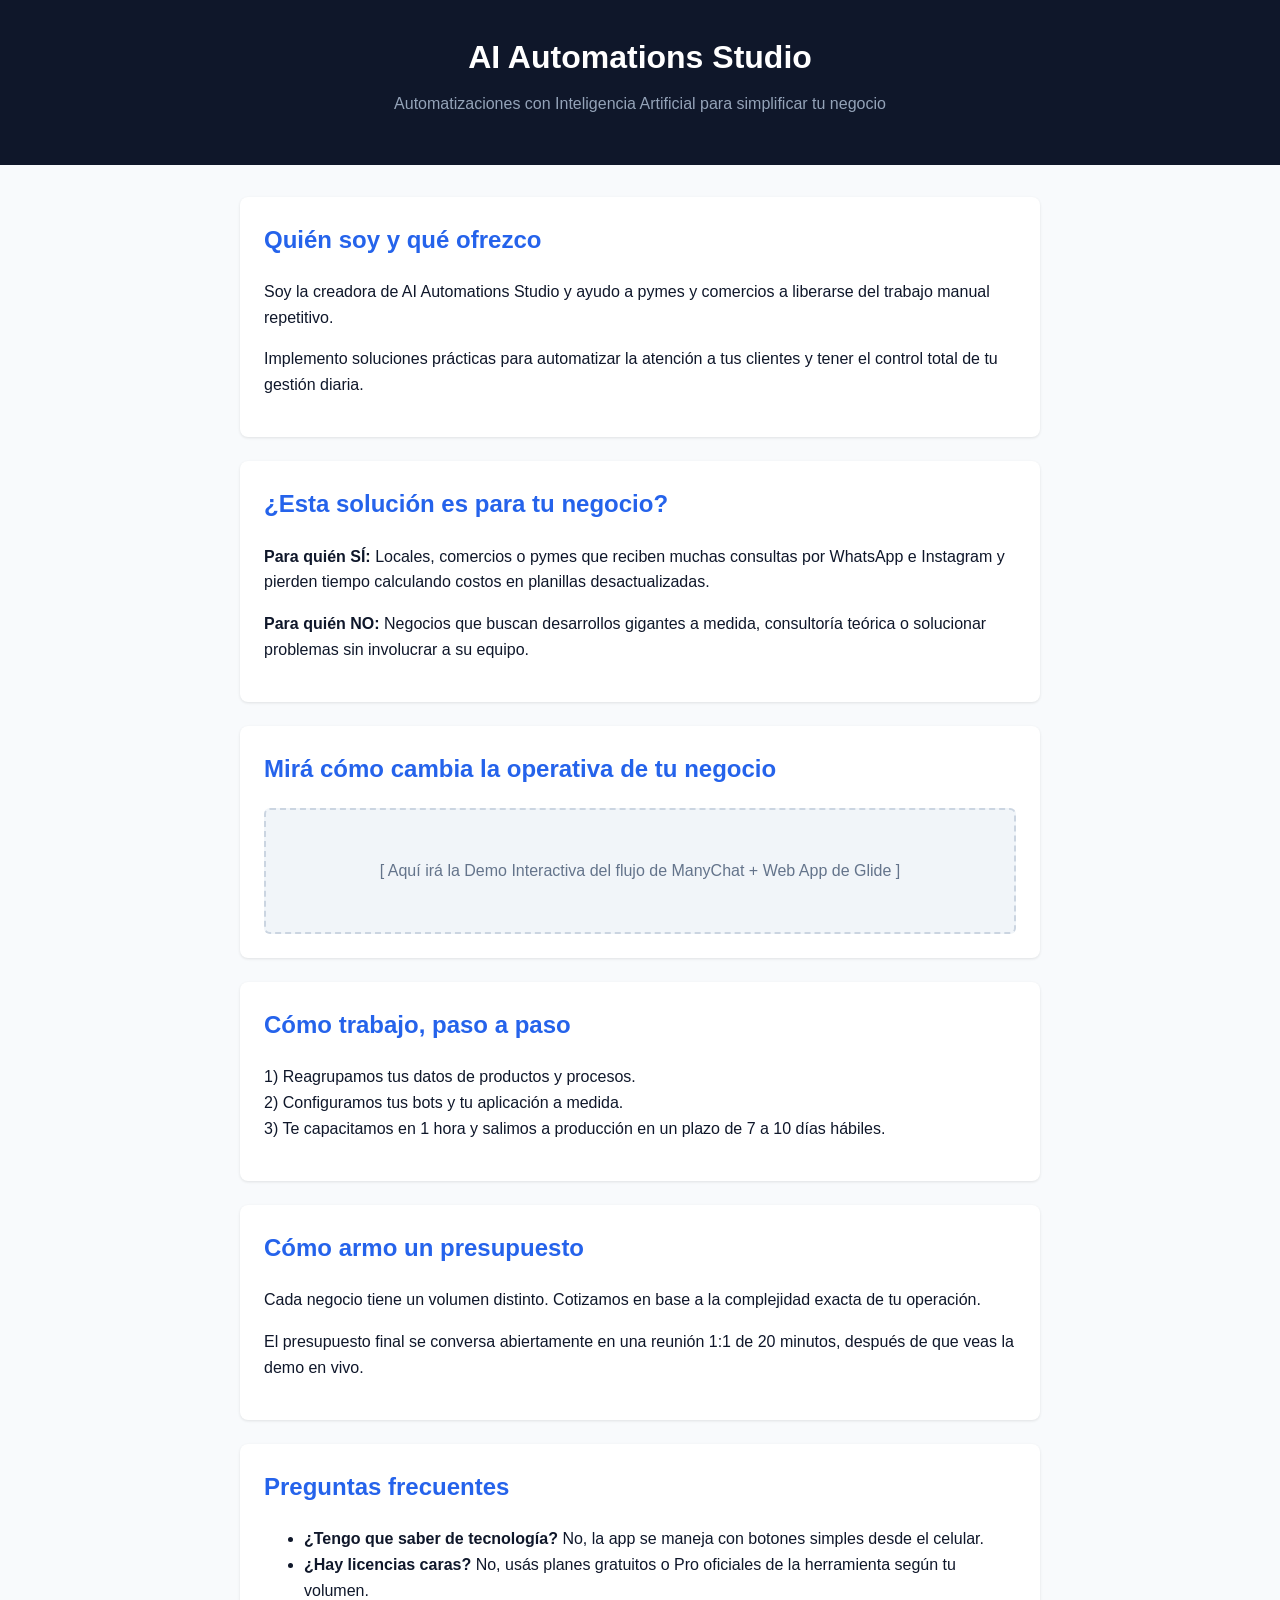
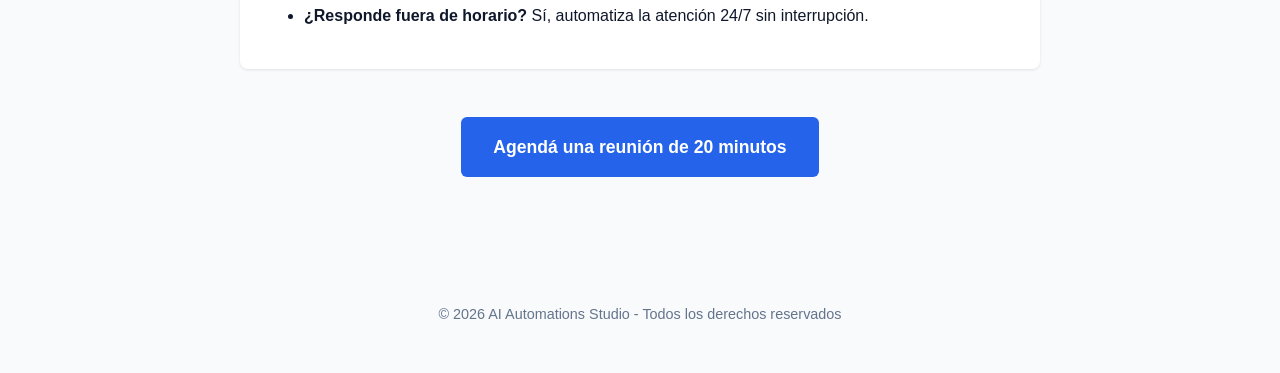
==== presentacion.html @ af0f66d4 "Rename gemini-code-1788595966332.html to presentacion.html" ====
<!DOCTYPE html>
<html lang="es">
<head>
    <meta charset="UTF-8">
    <meta name="viewport" content="width=device-width, initial-scale=1.0">
    <title>AI Automations Studio</title>
    <style>
        /* Estilos base simples y profesionales */
        body {
            font-family: -apple-system, BlinkMacSystemFont, "Segoe UI", Roboto, Helvetica, Arial, sans-serif;
            margin: 0;
            padding: 0;
            background-color: #f8fafc;
            color: #0f172a;
            line-height: 1.6;
        }
        header {
            background-color: #0f172a;
            color: #ffffff;
            padding: 2rem 1rem;
            text-align: center;
        }
        header h1 { margin: 0; font-size: 2rem; }
        header p { color: #94a3b8; margin-top: 0.5rem; }
        
        main {
            max-width: 800px;
            margin: 0 auto;
            padding: 2rem 1rem;
        }
        section {
            background: #ffffff;
            border-radius: 8px;
            padding: 1.5rem;
            margin-bottom: 1.5rem;
            box-shadow: 0 1px 3px rgba(0,0,0,0.1);
        }
        h2 { color: #2563eb; margin-top: 0; }
        .demo-box {
            background-color: #f1f5f9;
            border: 2px dashed #cbd5e1;
            padding: 2rem;
            text-align: center;
            border-radius: 6px;
            color: #64748b;
        }
        .cta-container {
            text-align: center;
            margin: 3rem 0;
        }
        .btn-cta {
            background-color: #2563eb;
            color: #ffffff;
            padding: 1rem 2rem;
            font-size: 1.1rem;
            font-weight: bold;
            border: none;
            border-radius: 6px;
            cursor: pointer;
            text-decoration: none;
            display: inline-block;
        }
        .btn-cta:hover { background-color: #1d4ed8; }
        footer {
            text-align: center;
            padding: 2rem;
            color: #64748b;
            font-size: 0.9rem;
        }
    </style>
</head>
<body>

    <header>
        <h1>AI Automations Studio</h1>
        <p>Automatizaciones con Inteligencia Artificial para simplificar tu negocio</p>
    </header>

    <main>
        <!-- Sección 1: Quién soy y qué ofrezco -->
        <section id="quien-soy">
            <h2>Quién soy y qué ofrezco</h2>
            <p>Soy la creadora de AI Automations Studio y ayudo a pymes y comercios a liberarse del trabajo manual repetitivo.</p>
            <p>Implemento soluciones prácticas para automatizar la atención a tus clientes y tener el control total de tu gestión diaria.</p>
        </section>

        <!-- Sección 2: Para quién sí / Para quién no -->
        <section id="para-quien">
            <h2>¿Esta solución es para tu negocio?</h2>
            <p><strong>Para quién SÍ:</strong> Locales, comercios o pymes que reciben muchas consultas por WhatsApp e Instagram y pierden tiempo calculando costos en planillas desactualizadas.</p>
            <p><strong>Para quién NO:</strong> Negocios que buscan desarrollos gigantes a medida, consultoría teórica o solucionar problemas sin involucrar a su equipo.</p>
        </section>

        <!-- Sección 3: Demo (Antes y Después) -->
        <section id="demo">
            <h2>Mirá cómo cambia la operativa de tu negocio</h2>
            <div class="demo-box">
                <p>[ Aquí irá la Demo Interactiva del flujo de ManyChat + Web App de Glide ]</p>
            </div>
        </section>

        <!-- Sección 4: Cómo trabajo -->
        <section id="como-trabajo">
            <h2>Cómo trabajo, paso a paso</h2>
            <p>1) Reagrupamos tus datos de productos y procesos.<br>
               2) Configuramos tus bots y tu aplicación a medida.<br>
               3) Te capacitamos en 1 hora y salimos a producción en un plazo de 7 a 10 días hábiles.</p>
        </section>

        <!-- Sección 5: Cómo armo un presupuesto -->
        <section id="presupuesto">
            <h2>Cómo armo un presupuesto</h2>
            <p>Cada negocio tiene un volumen distinto. Cotizamos en base a la complejidad exacta de tu operación.</p>
            <p>El presupuesto final se conversa abiertamente en una reunión 1:1 de 20 minutos, después de que veas la demo en vivo.</p>
        </section>

        <!-- Sección 6: Preguntas frecuentes -->
        <section id="faq">
            <h2>Preguntas frecuentes</h2>
            <ul>
                <li><strong>¿Tengo que saber de tecnología?</strong> No, la app se maneja con botones simples desde el celular.</li>
                <li><strong>¿Hay licencias caras?</strong> No, usás planes gratuitos o Pro oficiales de la herramienta según tu volumen.</li>
                <li><strong>¿Responde fuera de horario?</strong> Sí, automatiza la atención 24/7 sin interrupción.</li>
            </ul>
        </section>

        <!-- Sección 7: CTA / Botón de Agendamiento -->
        <div class="cta-container">
            <a href="#" class="btn-cta">Agendá una reunión de 20 minutos</a>
        </div>
    </main>

    <footer>
        <p>&copy; 2026 AI Automations Studio - Todos los derechos reservados</p>
    </footer>

</body>
</html>
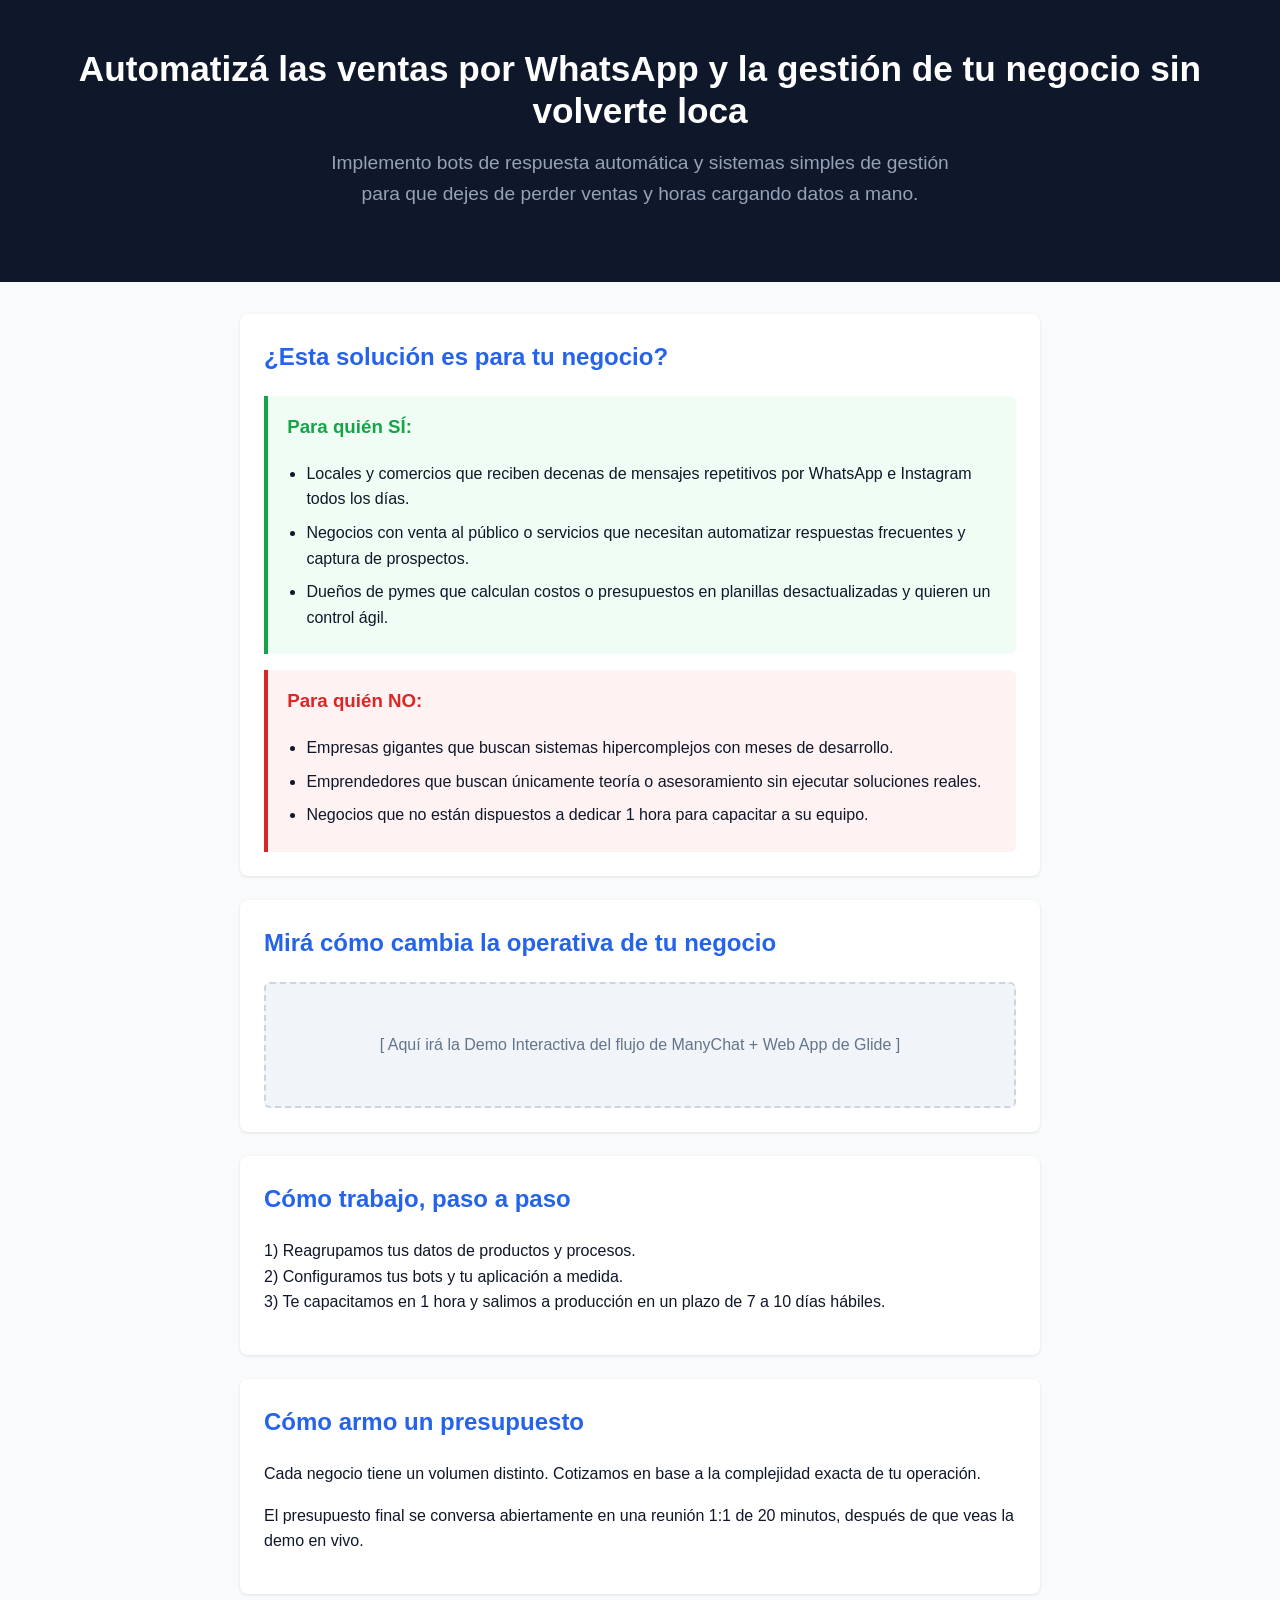
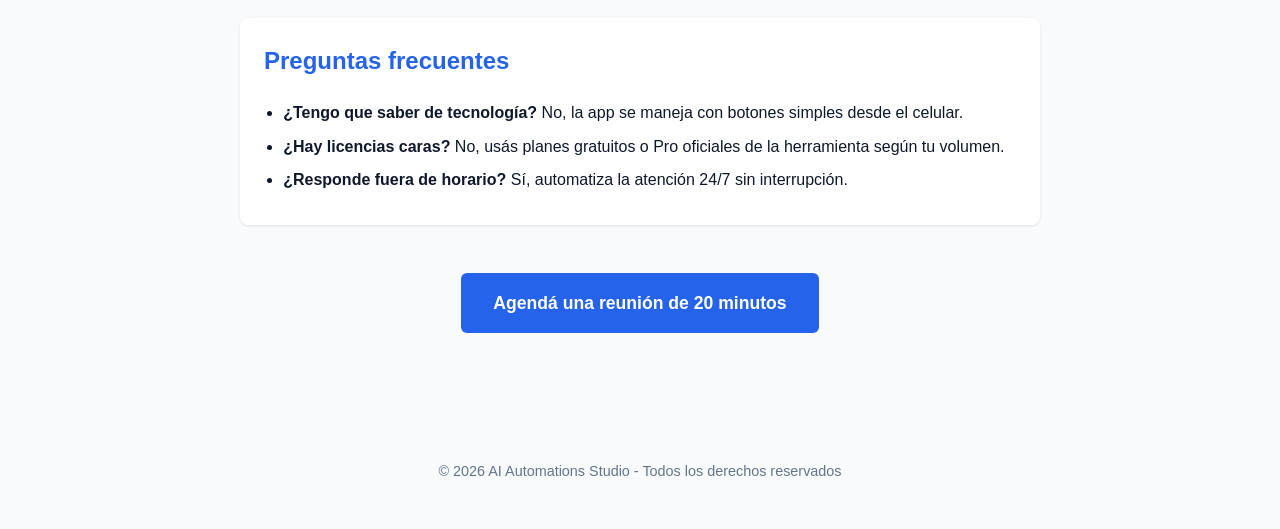
==== commit 0d6bf01c: "presentacion.html" ====
--- a/presentacion.html
+++ b/presentacion.html
@@ -17,12 +17,20 @@
         header {
             background-color: #0f172a;
             color: #ffffff;
-            padding: 2rem 1rem;
+            padding: 3rem 1.5rem;
             text-align: center;
         }
-        header h1 { margin: 0; font-size: 2rem; }
-        header p { color: #94a3b8; margin-top: 0.5rem; }
-        
+        header h1 {
+            margin: 0 0 1rem 0;
+            font-size: 2.2rem;
+            line-height: 1.2;
+        }
+        header p.hero-subtitle {
+            color: #94a3b8;
+            font-size: 1.2rem;
+            max-width: 650px;
+            margin: 0 auto 1.5rem auto;
+        }
         main {
             max-width: 800px;
             margin: 0 auto;
@@ -36,6 +44,24 @@
             box-shadow: 0 1px 3px rgba(0,0,0,0.1);
         }
         h2 { color: #2563eb; margin-top: 0; }
+        .grid-si-no {
+            display: block;
+        }
+        .box-si {
+            border-left: 4px solid #16a34a;
+            background-color: #f0fdf4;
+            padding: 1rem 1.2rem;
+            margin-bottom: 1rem;
+            border-radius: 0 6px 6px 0;
+        }
+        .box-no {
+            border-left: 4px solid #dc2626;
+            background-color: #fef2f2;
+            padding: 1rem 1.2rem;
+            border-radius: 0 6px 6px 0;
+        }
+        ul { margin: 0; padding-left: 1.2rem; }
+        li { margin-bottom: 0.5rem; }
         .demo-box {
             background-color: #f1f5f9;
             border: 2px dashed #cbd5e1;
@@ -71,27 +97,37 @@
 </head>
 <body>
 
+    <!-- HERO SECTION (Oferta clara en 8 segundos) -->
     <header>
-        <h1>AI Automations Studio</h1>
-        <p>Automatizaciones con Inteligencia Artificial para simplificar tu negocio</p>
+        <h1>Automatizá las ventas por WhatsApp y la gestión de tu negocio sin volverte loca</h1>
+        <p class="hero-subtitle">Implemento bots de respuesta automática y sistemas simples de gestión para que dejes de perder ventas y horas cargando datos a mano.</p>
     </header>
 
     <main>
-        <!-- Sección 1: Quién soy y qué ofrezco -->
-        <section id="quien-soy">
-            <h2>Quién soy y qué ofrezco</h2>
-            <p>Soy la creadora de AI Automations Studio y ayudo a pymes y comercios a liberarse del trabajo manual repetitivo.</p>
-            <p>Implemento soluciones prácticas para automatizar la atención a tus clientes y tener el control total de tu gestión diaria.</p>
+        <!-- SECCIÓN: Para quién SÍ y Para quién NO -->
+        <section id="para-quien">
+            <h2>¿Esta solución es para tu negocio?</h2>
+            
+            <div class="box-si">
+                <h3 style="color: #16a34a; margin-top: 0;">Para quién SÍ:</h3>
+                <ul>
+                    <li>Locales y comercios que reciben decenas de mensajes repetitivos por WhatsApp e Instagram todos los días.</li>
+                    <li>Negocios con venta al público o servicios que necesitan automatizar respuestas frecuentes y captura de prospectos.</li>
+                    <li>Dueños de pymes que calculan costos o presupuestos en planillas desactualizadas y quieren un control ágil.</li>
+                </ul>
+            </div>
+
+            <div class="box-no">
+                <h3 style="color: #dc2626; margin-top: 0;">Para quién NO:</h3>
+                <ul>
+                    <li>Empresas gigantes que buscan sistemas hipercomplejos con meses de desarrollo.</li>
+                    <li>Emprendedores que buscan únicamente teoría o asesoramiento sin ejecutar soluciones reales.</li>
+                    <li>Negocios que no están dispuestos a dedicar 1 hora para capacitar a su equipo.</li>
+                </ul>
+            </div>
         </section>
 
-        <!-- Sección 2: Para quién sí / Para quién no -->
-        <section id="para-quien">
-            <h2>¿Esta solución es para tu negocio?</h2>
-            <p><strong>Para quién SÍ:</strong> Locales, comercios o pymes que reciben muchas consultas por WhatsApp e Instagram y pierden tiempo calculando costos en planillas desactualizadas.</p>
-            <p><strong>Para quién NO:</strong> Negocios que buscan desarrollos gigantes a medida, consultoría teórica o solucionar problemas sin involucrar a su equipo.</p>
-        </section>
-
-        <!-- Sección 3: Demo (Antes y Después) -->
+        <!-- Sección 3: Demo -->
         <section id="demo">
             <h2>Mirá cómo cambia la operativa de tu negocio</h2>
             <div class="demo-box">
@@ -107,7 +143,7 @@
                3) Te capacitamos en 1 hora y salimos a producción en un plazo de 7 a 10 días hábiles.</p>
         </section>
 
-        <!-- Sección 5: Cómo armo un presupuesto -->
+        <!-- Sección 5: Presupuesto -->
         <section id="presupuesto">
             <h2>Cómo armo un presupuesto</h2>
             <p>Cada negocio tiene un volumen distinto. Cotizamos en base a la complejidad exacta de tu operación.</p>
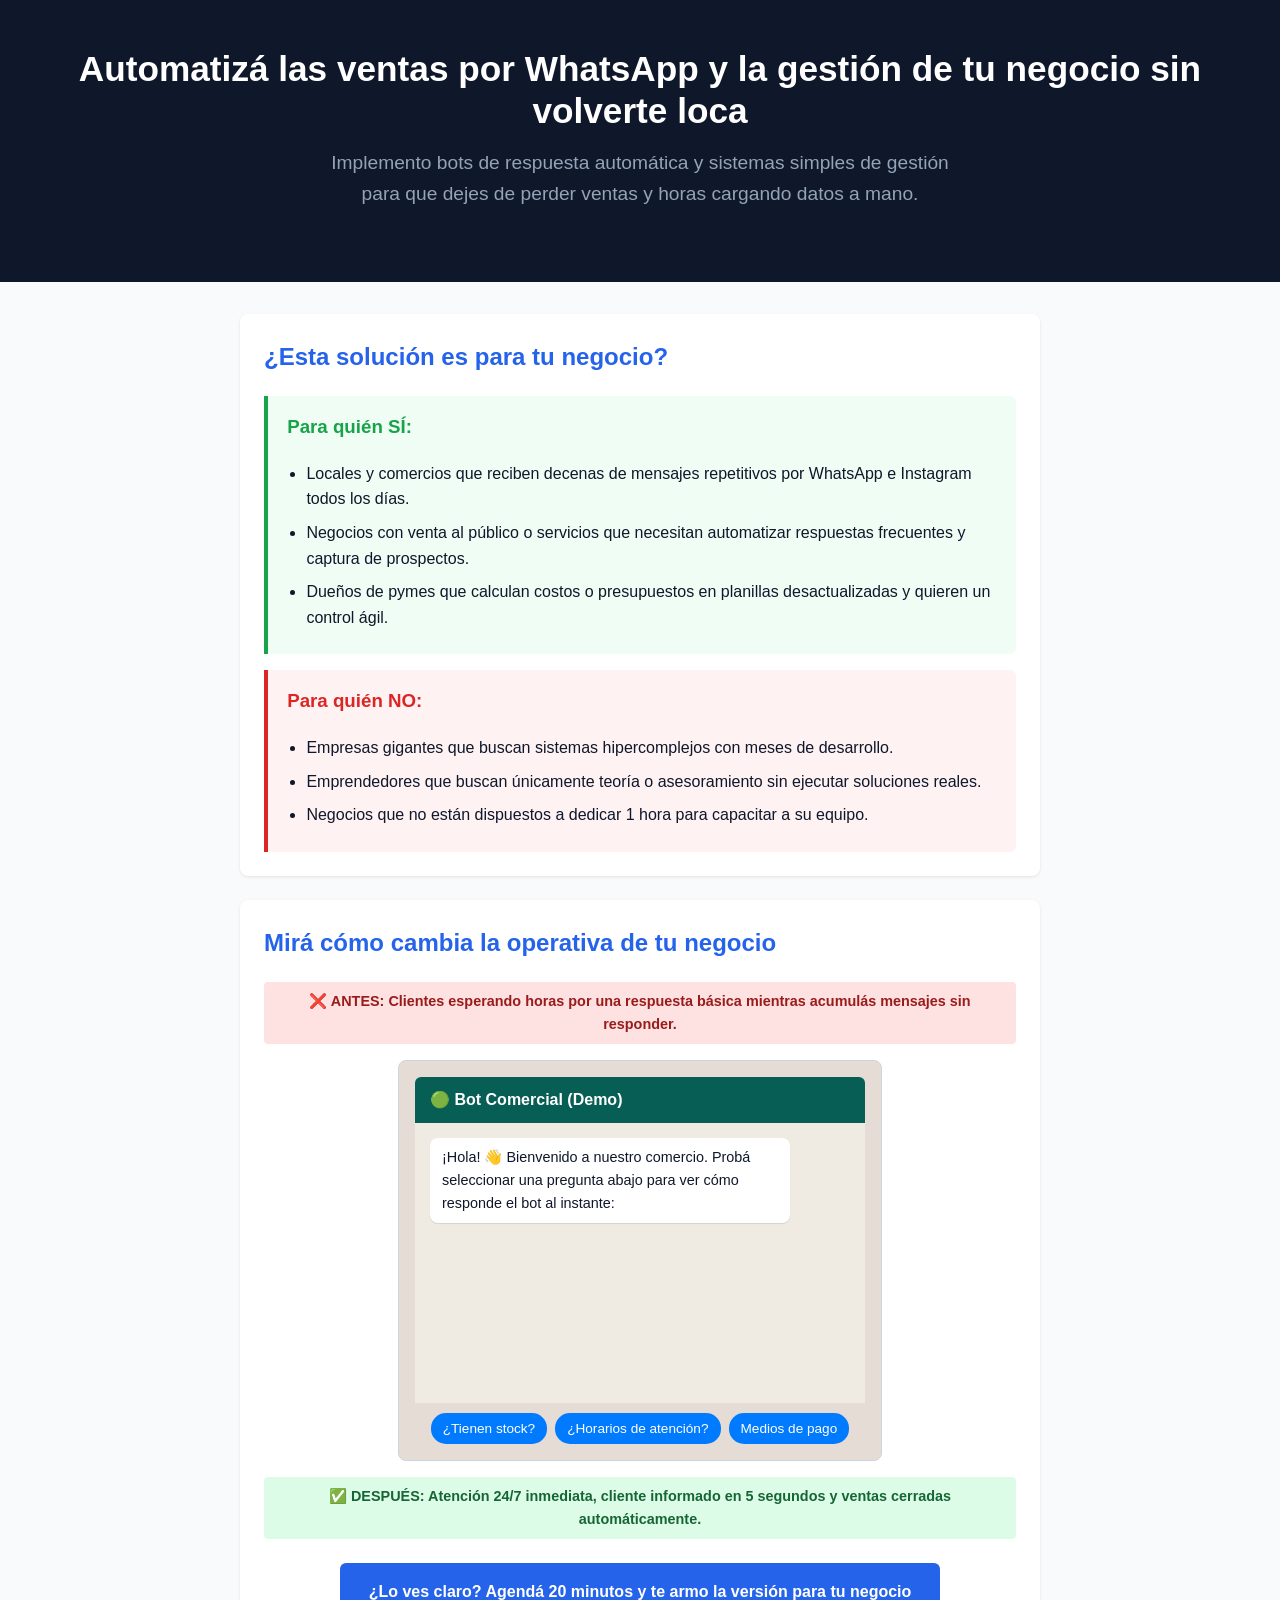
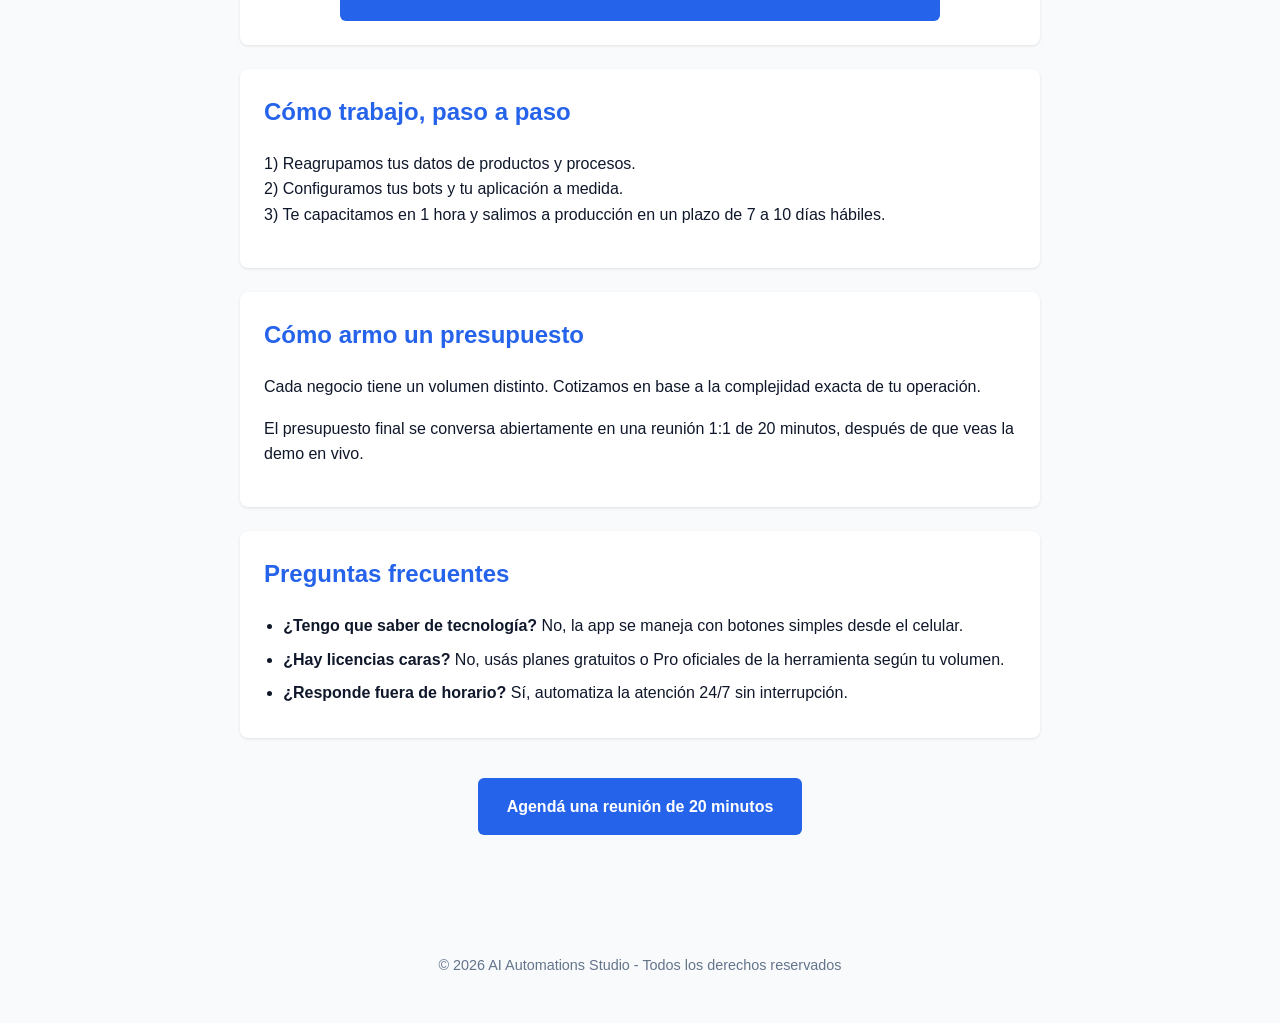
==== commit 3f9bf773: "presentacion.html" ====
--- a/presentacion.html
+++ b/presentacion.html
@@ -3,9 +3,8 @@
 <head>
     <meta charset="UTF-8">
     <meta name="viewport" content="width=device-width, initial-scale=1.0">
-    <title>AI Automations Studio</title>
+    <title>AI Automations Studio - Demo</title>
     <style>
-        /* Estilos base simples y profesionales */
         body {
             font-family: -apple-system, BlinkMacSystemFont, "Segoe UI", Roboto, Helvetica, Arial, sans-serif;
             margin: 0;
@@ -44,9 +43,6 @@
             box-shadow: 0 1px 3px rgba(0,0,0,0.1);
         }
         h2 { color: #2563eb; margin-top: 0; }
-        .grid-si-no {
-            display: block;
-        }
         .box-si {
             border-left: 4px solid #16a34a;
             background-color: #f0fdf4;
@@ -62,23 +58,87 @@
         }
         ul { margin: 0; padding-left: 1.2rem; }
         li { margin-bottom: 0.5rem; }
-        .demo-box {
-            background-color: #f1f5f9;
-            border: 2px dashed #cbd5e1;
-            padding: 2rem;
-            text-align: center;
-            border-radius: 6px;
-            color: #64748b;
-        }
+        
+        /* Estilos de la Demo Interactive WhatsApp */
+        .demo-container {
+            background-color: #e5ddd5;
+            border-radius: 8px;
+            padding: 1rem;
+            max-width: 450px;
+            margin: 1rem auto;
+            border: 1px solid #cbd5e1;
+        }
+        .whatsapp-header {
+            background-color: #075e54;
+            color: white;
+            padding: 10px 15px;
+            border-radius: 6px 6px 0 0;
+            font-weight: bold;
+            display: flex;
+            align-items: center;
+            gap: 10px;
+        }
+        .chat-box {
+            background-color: #efeae2;
+            padding: 15px;
+            height: 250px;
+            overflow-y: auto;
+            display: flex;
+            flex-direction: column;
+            gap: 10px;
+        }
+        .msg {
+            max-width: 80%;
+            padding: 8px 12px;
+            border-radius: 8px;
+            font-size: 0.9rem;
+        }
+        .msg-user {
+            background-color: #dcf8c6;
+            align-self: flex-end;
+        }
+        .msg-bot {
+            background-color: #ffffff;
+            align-self: flex-start;
+            box-shadow: 0 1px 1px rgba(0,0,0,0.1);
+        }
+        .btn-group {
+            display: flex;
+            flex-wrap: wrap;
+            gap: 8px;
+            margin-top: 10px;
+            justify-content: center;
+        }
+        .btn-quick {
+            background-color: #007bff;
+            color: white;
+            border: none;
+            padding: 8px 12px;
+            border-radius: 15px;
+            cursor: pointer;
+            font-size: 0.85rem;
+        }
+        .btn-quick:hover { background-color: #0056b3; }
+        .before-after-tag {
+            font-size: 0.9rem;
+            font-weight: bold;
+            padding: 8px;
+            border-radius: 4px;
+            margin-bottom: 10px;
+            text-align: center;
+        }
+        .tag-before { background-color: #fee2e2; color: #991b1b; }
+        .tag-after { background-color: #dcfce7; color: #166534; }
+
         .cta-container {
             text-align: center;
-            margin: 3rem 0;
+            margin: 2.5rem 0;
         }
         .btn-cta {
             background-color: #2563eb;
             color: #ffffff;
-            padding: 1rem 2rem;
-            font-size: 1.1rem;
+            padding: 1rem 1.8rem;
+            font-size: 1rem;
             font-weight: bold;
             border: none;
             border-radius: 6px;
@@ -97,14 +157,12 @@
 </head>
 <body>
 
-    <!-- HERO SECTION (Oferta clara en 8 segundos) -->
     <header>
         <h1>Automatizá las ventas por WhatsApp y la gestión de tu negocio sin volverte loca</h1>
         <p class="hero-subtitle">Implemento bots de respuesta automática y sistemas simples de gestión para que dejes de perder ventas y horas cargando datos a mano.</p>
     </header>
 
     <main>
-        <!-- SECCIÓN: Para quién SÍ y Para quién NO -->
         <section id="para-quien">
             <h2>¿Esta solución es para tu negocio?</h2>
             
@@ -127,15 +185,38 @@
             </div>
         </section>
 
-        <!-- Sección 3: Demo -->
+        <!-- SECCIÓN DEMO INTERACTIVA (DÍA 5) -->
         <section id="demo">
             <h2>Mirá cómo cambia la operativa de tu negocio</h2>
-            <div class="demo-box">
-                <p>[ Aquí irá la Demo Interactiva del flujo de ManyChat + Web App de Glide ]</p>
-            </div>
-        </section>
-
-        <!-- Sección 4: Cómo trabajo -->
+            
+            <div class="before-after-tag tag-before">
+                ❌ ANTES: Clientes esperando horas por una respuesta básica mientras acumulás mensajes sin responder.
+            </div>
+
+            <!-- Simulador de WhatsApp -->
+            <div class="demo-container">
+                <div class="whatsapp-header">
+                    <span>🟢 Bot Comercial (Demo)</span>
+                </div>
+                <div class="chat-box" id="chatBox">
+                    <div class="msg msg-bot">¡Hola! 👋 Bienvenido a nuestro comercio. Probá seleccionar una pregunta abajo para ver cómo responde el bot al instante:</div>
+                </div>
+                <div class="btn-group">
+                    <button class="btn-quick" onclick="sendMsg('¿Tienen stock?', '¡Hola! Sí, tenemos stock disponible con envío inmediato. 📦')">¿Tienen stock?</button>
+                    <button class="btn-quick" onclick="sendMsg('¿Qué horarios manejan?', '⏰ Atendemos de Lunes a Sábados de 9:00 a 20:00 hs de corrido.')">¿Horarios de atención?</button>
+                    <button class="btn-quick" onclick="sendMsg('¿Cuáles son los medios de pago?', '💳 Aceptamos efectivo, transferencia con 10% OFF y tarjetas de crédito hasta 3 cuotas sin interés.')">Medios de pago</button>
+                </div>
+            </div>
+
+            <div class="before-after-tag tag-after" style="margin-top: 15px;">
+                ✅ DESPUÉS: Atención 24/7 inmediata, cliente informado en 5 segundos y ventas cerradas automáticamente.
+            </div>
+
+            <div class="cta-container" style="margin: 1.5rem 0 0 0;">
+                <a href="#contacto" class="btn-cta">¿Lo ves claro? Agendá 20 minutos y te armo la versión para tu negocio</a>
+            </div>
+        </section>
+
         <section id="como-trabajo">
             <h2>Cómo trabajo, paso a paso</h2>
             <p>1) Reagrupamos tus datos de productos y procesos.<br>
@@ -143,14 +224,12 @@
                3) Te capacitamos en 1 hora y salimos a producción en un plazo de 7 a 10 días hábiles.</p>
         </section>
 
-        <!-- Sección 5: Presupuesto -->
         <section id="presupuesto">
             <h2>Cómo armo un presupuesto</h2>
             <p>Cada negocio tiene un volumen distinto. Cotizamos en base a la complejidad exacta de tu operación.</p>
             <p>El presupuesto final se conversa abiertamente en una reunión 1:1 de 20 minutos, después de que veas la demo en vivo.</p>
         </section>
 
-        <!-- Sección 6: Preguntas frecuentes -->
         <section id="faq">
             <h2>Preguntas frecuentes</h2>
             <ul>
@@ -160,8 +239,7 @@
             </ul>
         </section>
 
-        <!-- Sección 7: CTA / Botón de Agendamiento -->
-        <div class="cta-container">
+        <div class="cta-container" id="contacto">
             <a href="#" class="btn-cta">Agendá una reunión de 20 minutos</a>
         </div>
     </main>
@@ -170,5 +248,28 @@
         <p>&copy; 2026 AI Automations Studio - Todos los derechos reservados</p>
     </footer>
 
+    <script>
+        function sendMsg(userText, botText) {
+            const chatBox = document.getElementById('chatBox');
+            
+            // Agregar mensaje de usuario
+            const userDiv = document.createElement('div');
+            userDiv.className = 'msg msg-user';
+            userDiv.innerText = userText;
+            chatBox.appendChild(userDiv);
+
+            // Scroll al final
+            chatBox.scrollTop = chatBox.scrollHeight;
+
+            // Simular respuesta del bot
+            setTimeout(() => {
+                const botDiv = document.createElement('div');
+                botDiv.className = 'msg msg-bot';
+                botDiv.innerText = botText;
+                chatBox.appendChild(botDiv);
+                chatBox.scrollTop = chatBox.scrollHeight;
+            }, 400);
+        }
+    </script>
 </body>
 </html>
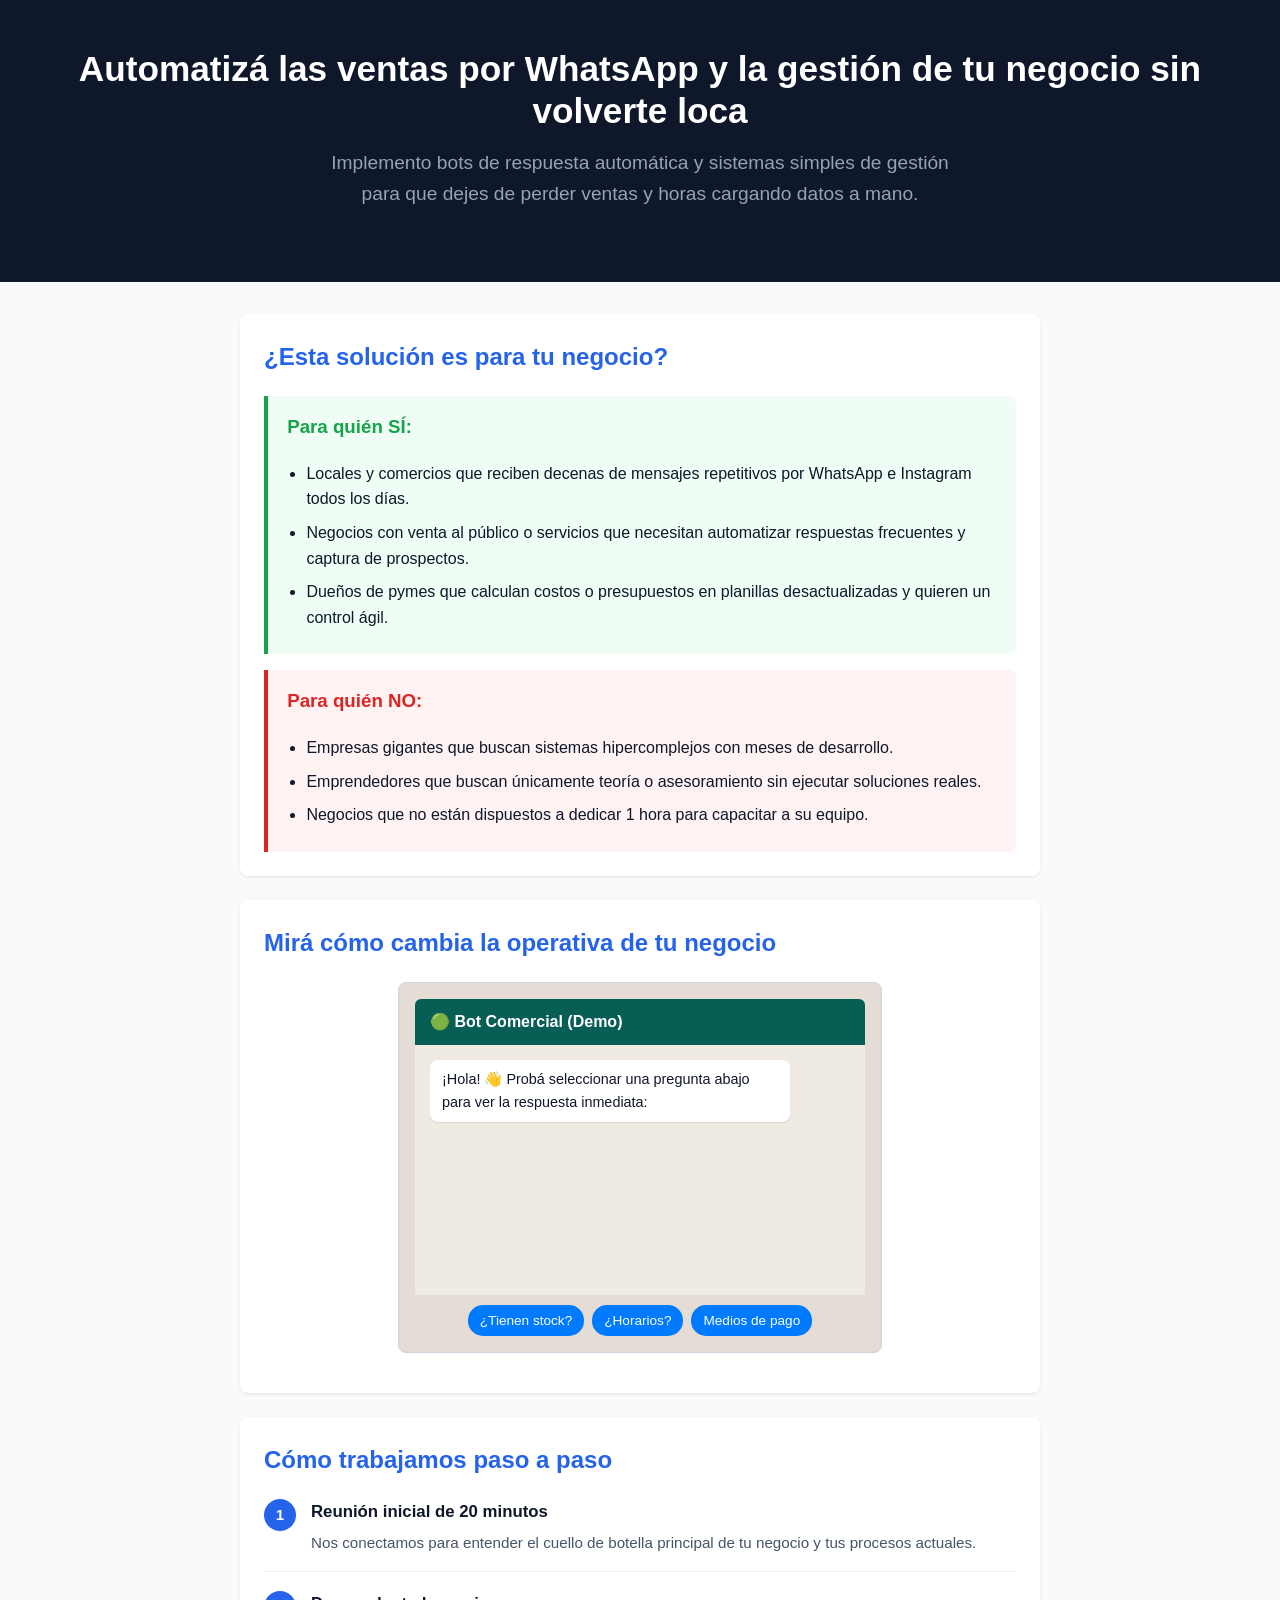
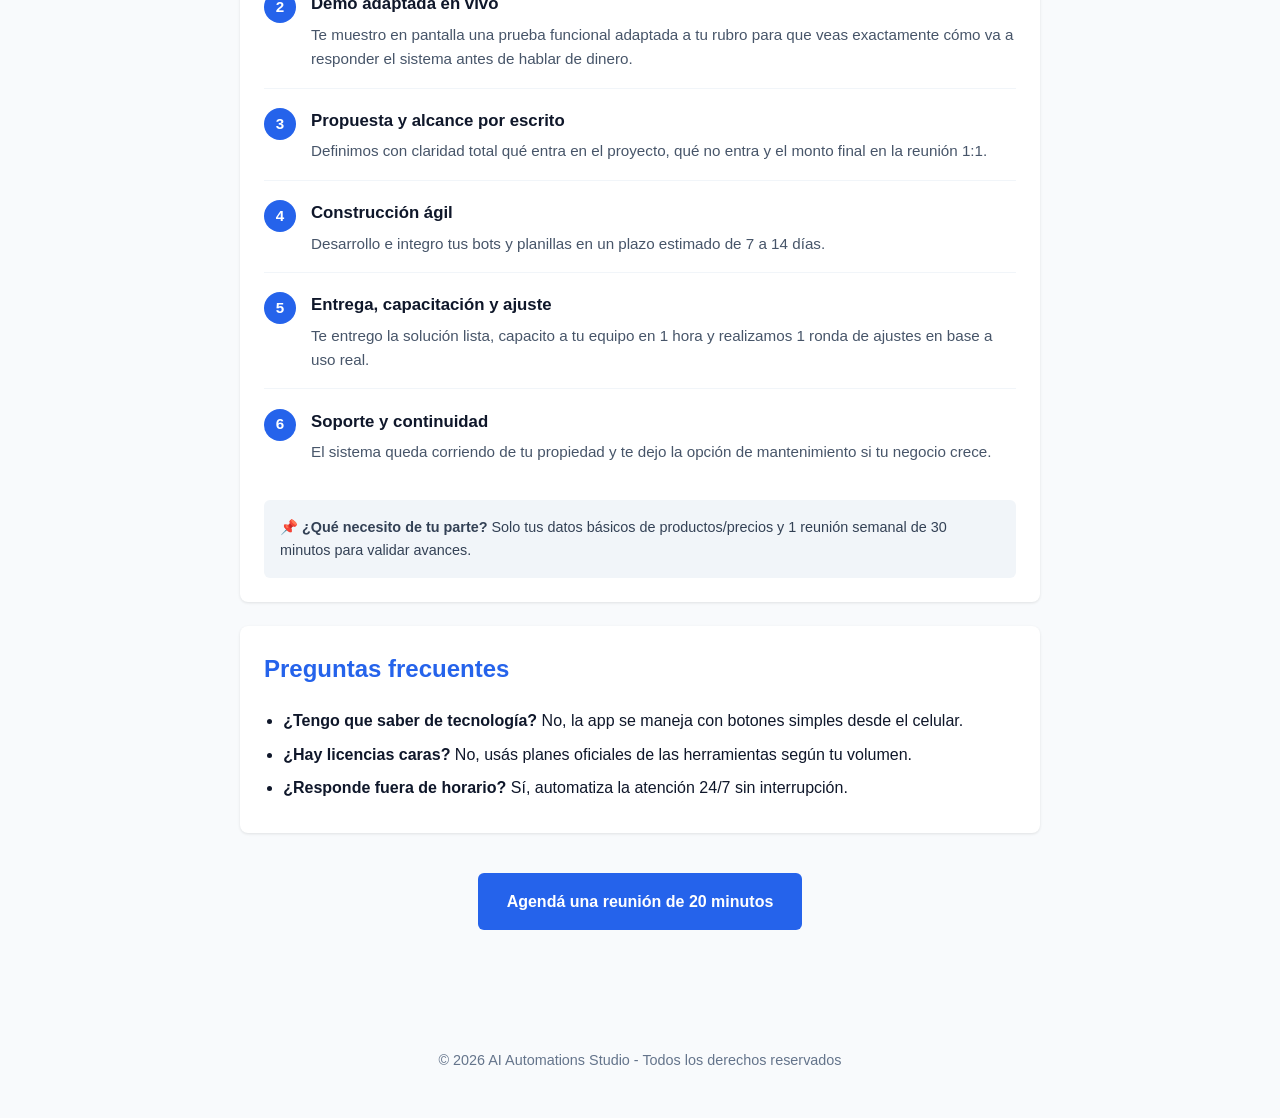
==== commit 6c73f11f: "presentacion.html" ====
--- a/presentacion.html
+++ b/presentacion.html
@@ -3,7 +3,7 @@
 <head>
     <meta charset="UTF-8">
     <meta name="viewport" content="width=device-width, initial-scale=1.0">
-    <title>AI Automations Studio - Demo</title>
+    <title>AI Automations Studio - Proceso de Trabajo</title>
     <style>
         body {
             font-family: -apple-system, BlinkMacSystemFont, "Segoe UI", Roboto, Helvetica, Arial, sans-serif;
@@ -59,7 +59,7 @@
         ul { margin: 0; padding-left: 1.2rem; }
         li { margin-bottom: 0.5rem; }
         
-        /* Estilos de la Demo Interactive WhatsApp */
+        /* Demo Styles */
         .demo-container {
             background-color: #e5ddd5;
             border-radius: 8px;
@@ -74,14 +74,11 @@
             padding: 10px 15px;
             border-radius: 6px 6px 0 0;
             font-weight: bold;
-            display: flex;
-            align-items: center;
-            gap: 10px;
         }
         .chat-box {
             background-color: #efeae2;
             padding: 15px;
-            height: 250px;
+            height: 220px;
             overflow-y: auto;
             display: flex;
             flex-direction: column;
@@ -93,66 +90,51 @@
             border-radius: 8px;
             font-size: 0.9rem;
         }
-        .msg-user {
-            background-color: #dcf8c6;
-            align-self: flex-end;
-        }
-        .msg-bot {
-            background-color: #ffffff;
-            align-self: flex-start;
-            box-shadow: 0 1px 1px rgba(0,0,0,0.1);
-        }
-        .btn-group {
+        .msg-user { background-color: #dcf8c6; align-self: flex-end; }
+        .msg-bot { background-color: #ffffff; align-self: flex-start; box-shadow: 0 1px 1px rgba(0,0,0,0.1); }
+        .btn-group { display: flex; flex-wrap: wrap; gap: 8px; margin-top: 10px; justify-content: center; }
+        .btn-quick { background-color: #007bff; color: white; border: none; padding: 8px 12px; border-radius: 15px; cursor: pointer; font-size: 0.85rem; }
+        
+        /* Estilos Pasos de Trabajo */
+        .step-list {
+            list-style: none;
+            padding: 0;
+        }
+        .step-item {
             display: flex;
-            flex-wrap: wrap;
-            gap: 8px;
-            margin-top: 10px;
+            align-items: flex-start;
+            gap: 15px;
+            margin-bottom: 1.2rem;
+            padding-bottom: 1rem;
+            border-bottom: 1px solid #f1f5f9;
+        }
+        .step-item:last-child { border-bottom: none; }
+        .step-number {
+            background-color: #2563eb;
+            color: white;
+            font-weight: bold;
+            border-radius: 50%;
+            min-width: 32px;
+            height: 32px;
+            display: flex;
+            align-items: center;
             justify-content: center;
-        }
-        .btn-quick {
-            background-color: #007bff;
-            color: white;
-            border: none;
-            padding: 8px 12px;
-            border-radius: 15px;
-            cursor: pointer;
-            font-size: 0.85rem;
-        }
-        .btn-quick:hover { background-color: #0056b3; }
-        .before-after-tag {
+            font-size: 0.95rem;
+        }
+        .step-content h3 { margin: 0 0 0.3rem 0; font-size: 1.05rem; color: #0f172a; }
+        .step-content p { margin: 0; color: #475569; font-size: 0.95rem; }
+        .client-commitment {
+            background-color: #f1f5f9;
+            padding: 1rem;
+            border-radius: 6px;
+            margin-top: 1rem;
             font-size: 0.9rem;
-            font-weight: bold;
-            padding: 8px;
-            border-radius: 4px;
-            margin-bottom: 10px;
-            text-align: center;
-        }
-        .tag-before { background-color: #fee2e2; color: #991b1b; }
-        .tag-after { background-color: #dcfce7; color: #166534; }
-
-        .cta-container {
-            text-align: center;
-            margin: 2.5rem 0;
-        }
-        .btn-cta {
-            background-color: #2563eb;
-            color: #ffffff;
-            padding: 1rem 1.8rem;
-            font-size: 1rem;
-            font-weight: bold;
-            border: none;
-            border-radius: 6px;
-            cursor: pointer;
-            text-decoration: none;
-            display: inline-block;
-        }
-        .btn-cta:hover { background-color: #1d4ed8; }
-        footer {
-            text-align: center;
-            padding: 2rem;
-            color: #64748b;
-            font-size: 0.9rem;
-        }
+            color: #334155;
+        }
+
+        .cta-container { text-align: center; margin: 2.5rem 0; }
+        .btn-cta { background-color: #2563eb; color: #ffffff; padding: 1rem 1.8rem; font-size: 1rem; font-weight: bold; border: none; border-radius: 6px; cursor: pointer; text-decoration: none; display: inline-block; }
+        footer { text-align: center; padding: 2rem; color: #64748b; font-size: 0.9rem; }
     </style>
 </head>
 <body>
@@ -165,7 +147,6 @@
     <main>
         <section id="para-quien">
             <h2>¿Esta solución es para tu negocio?</h2>
-            
             <div class="box-si">
                 <h3 style="color: #16a34a; margin-top: 0;">Para quién SÍ:</h3>
                 <ul>
@@ -174,7 +155,6 @@
                     <li>Dueños de pymes que calculan costos o presupuestos en planillas desactualizadas y quieren un control ágil.</li>
                 </ul>
             </div>
-
             <div class="box-no">
                 <h3 style="color: #dc2626; margin-top: 0;">Para quién NO:</h3>
                 <ul>
@@ -185,61 +165,83 @@
             </div>
         </section>
 
-        <!-- SECCIÓN DEMO INTERACTIVA (DÍA 5) -->
         <section id="demo">
             <h2>Mirá cómo cambia la operativa de tu negocio</h2>
-            
-            <div class="before-after-tag tag-before">
-                ❌ ANTES: Clientes esperando horas por una respuesta básica mientras acumulás mensajes sin responder.
-            </div>
-
-            <!-- Simulador de WhatsApp -->
             <div class="demo-container">
-                <div class="whatsapp-header">
-                    <span>🟢 Bot Comercial (Demo)</span>
-                </div>
+                <div class="whatsapp-header">🟢 Bot Comercial (Demo)</div>
                 <div class="chat-box" id="chatBox">
-                    <div class="msg msg-bot">¡Hola! 👋 Bienvenido a nuestro comercio. Probá seleccionar una pregunta abajo para ver cómo responde el bot al instante:</div>
+                    <div class="msg msg-bot">¡Hola! 👋 Probá seleccionar una pregunta abajo para ver la respuesta inmediata:</div>
                 </div>
                 <div class="btn-group">
                     <button class="btn-quick" onclick="sendMsg('¿Tienen stock?', '¡Hola! Sí, tenemos stock disponible con envío inmediato. 📦')">¿Tienen stock?</button>
-                    <button class="btn-quick" onclick="sendMsg('¿Qué horarios manejan?', '⏰ Atendemos de Lunes a Sábados de 9:00 a 20:00 hs de corrido.')">¿Horarios de atención?</button>
-                    <button class="btn-quick" onclick="sendMsg('¿Cuáles son los medios de pago?', '💳 Aceptamos efectivo, transferencia con 10% OFF y tarjetas de crédito hasta 3 cuotas sin interés.')">Medios de pago</button>
+                    <button class="btn-quick" onclick="sendMsg('¿Qué horarios manejan?', '⏰ Atendemos de Lunes a Sábados de 9:00 a 20:00 hs.')">¿Horarios?</button>
+                    <button class="btn-quick" onclick="sendMsg('¿Medios de pago?', '💳 Transferencia con 10% OFF y hasta 3 cuotas sin interés.')">Medios de pago</button>
                 </div>
             </div>
-
-            <div class="before-after-tag tag-after" style="margin-top: 15px;">
-                ✅ DESPUÉS: Atención 24/7 inmediata, cliente informado en 5 segundos y ventas cerradas automáticamente.
-            </div>
-
-            <div class="cta-container" style="margin: 1.5rem 0 0 0;">
-                <a href="#contacto" class="btn-cta">¿Lo ves claro? Agendá 20 minutos y te armo la versión para tu negocio</a>
-            </div>
         </section>
 
         <section id="como-trabajo">
-            <h2>Cómo trabajo, paso a paso</h2>
-            <p>1) Reagrupamos tus datos de productos y procesos.<br>
-               2) Configuramos tus bots y tu aplicación a medida.<br>
-               3) Te capacitamos en 1 hora y salimos a producción en un plazo de 7 a 10 días hábiles.</p>
-        </section>
-
-        <section id="presupuesto">
-            <h2>Cómo armo un presupuesto</h2>
-            <p>Cada negocio tiene un volumen distinto. Cotizamos en base a la complejidad exacta de tu operación.</p>
-            <p>El presupuesto final se conversa abiertamente en una reunión 1:1 de 20 minutos, después de que veas la demo en vivo.</p>
+            <h2>Cómo trabajamos paso a paso</h2>
+            <ul class="step-list">
+                <li class="step-item">
+                    <div class="step-number">1</div>
+                    <div class="step-content">
+                        <h3>Reunión inicial de 20 minutos</h3>
+                        <p>Nos conectamos para entender el cuello de botella principal de tu negocio y tus procesos actuales.</p>
+                    </div>
+                </li>
+                <li class="step-item">
+                    <div class="step-number">2</div>
+                    <div class="step-content">
+                        <h3>Demo adaptada en vivo</h3>
+                        <p>Te muestro en pantalla una prueba funcional adaptada a tu rubro para que veas exactamente cómo va a responder el sistema antes de hablar de dinero.</p>
+                    </div>
+                </li>
+                <li class="step-item">
+                    <div class="step-number">3</div>
+                    <div class="step-content">
+                        <h3>Propuesta y alcance por escrito</h3>
+                        <p>Definimos con claridad total qué entra en el proyecto, qué no entra y el monto final en la reunión 1:1.</p>
+                    </div>
+                </li>
+                <li class="step-item">
+                    <div class="step-number">4</div>
+                    <div class="step-content">
+                        <h3>Construcción ágil</h3>
+                        <p>Desarrollo e integro tus bots y planillas en un plazo estimado de 7 a 14 días.</p>
+                    </div>
+                </li>
+                <li class="step-item">
+                    <div class="step-number">5</div>
+                    <div class="step-content">
+                        <h3>Entrega, capacitación y ajuste</h3>
+                        <p>Te entrego la solución lista, capacito a tu equipo en 1 hora y realizamos 1 ronda de ajustes en base a uso real.</p>
+                    </div>
+                </li>
+                <li class="step-item">
+                    <div class="step-number">6</div>
+                    <div class="step-content">
+                        <h3>Soporte y continuidad</h3>
+                        <p>El sistema queda corriendo de tu propiedad y te dejo la opción de mantenimiento si tu negocio crece.</p>
+                    </div>
+                </li>
+            </ul>
+
+            <div class="client-commitment">
+                📌 <strong>¿Qué necesito de tu parte?</strong> Solo tus datos básicos de productos/precios y 1 reunión semanal de 30 minutos para validar avances.
+            </div>
         </section>
 
         <section id="faq">
             <h2>Preguntas frecuentes</h2>
             <ul>
                 <li><strong>¿Tengo que saber de tecnología?</strong> No, la app se maneja con botones simples desde el celular.</li>
-                <li><strong>¿Hay licencias caras?</strong> No, usás planes gratuitos o Pro oficiales de la herramienta según tu volumen.</li>
+                <li><strong>¿Hay licencias caras?</strong> No, usás planes oficiales de las herramientas según tu volumen.</li>
                 <li><strong>¿Responde fuera de horario?</strong> Sí, automatiza la atención 24/7 sin interrupción.</li>
             </ul>
         </section>
 
-        <div class="cta-container" id="contacto">
+        <div class="cta-container">
             <a href="#" class="btn-cta">Agendá una reunión de 20 minutos</a>
         </div>
     </main>
@@ -251,17 +253,12 @@
     <script>
         function sendMsg(userText, botText) {
             const chatBox = document.getElementById('chatBox');
-            
-            // Agregar mensaje de usuario
             const userDiv = document.createElement('div');
             userDiv.className = 'msg msg-user';
             userDiv.innerText = userText;
             chatBox.appendChild(userDiv);
-
-            // Scroll al final
             chatBox.scrollTop = chatBox.scrollHeight;
 
-            // Simular respuesta del bot
             setTimeout(() => {
                 const botDiv = document.createElement('div');
                 botDiv.className = 'msg msg-bot';
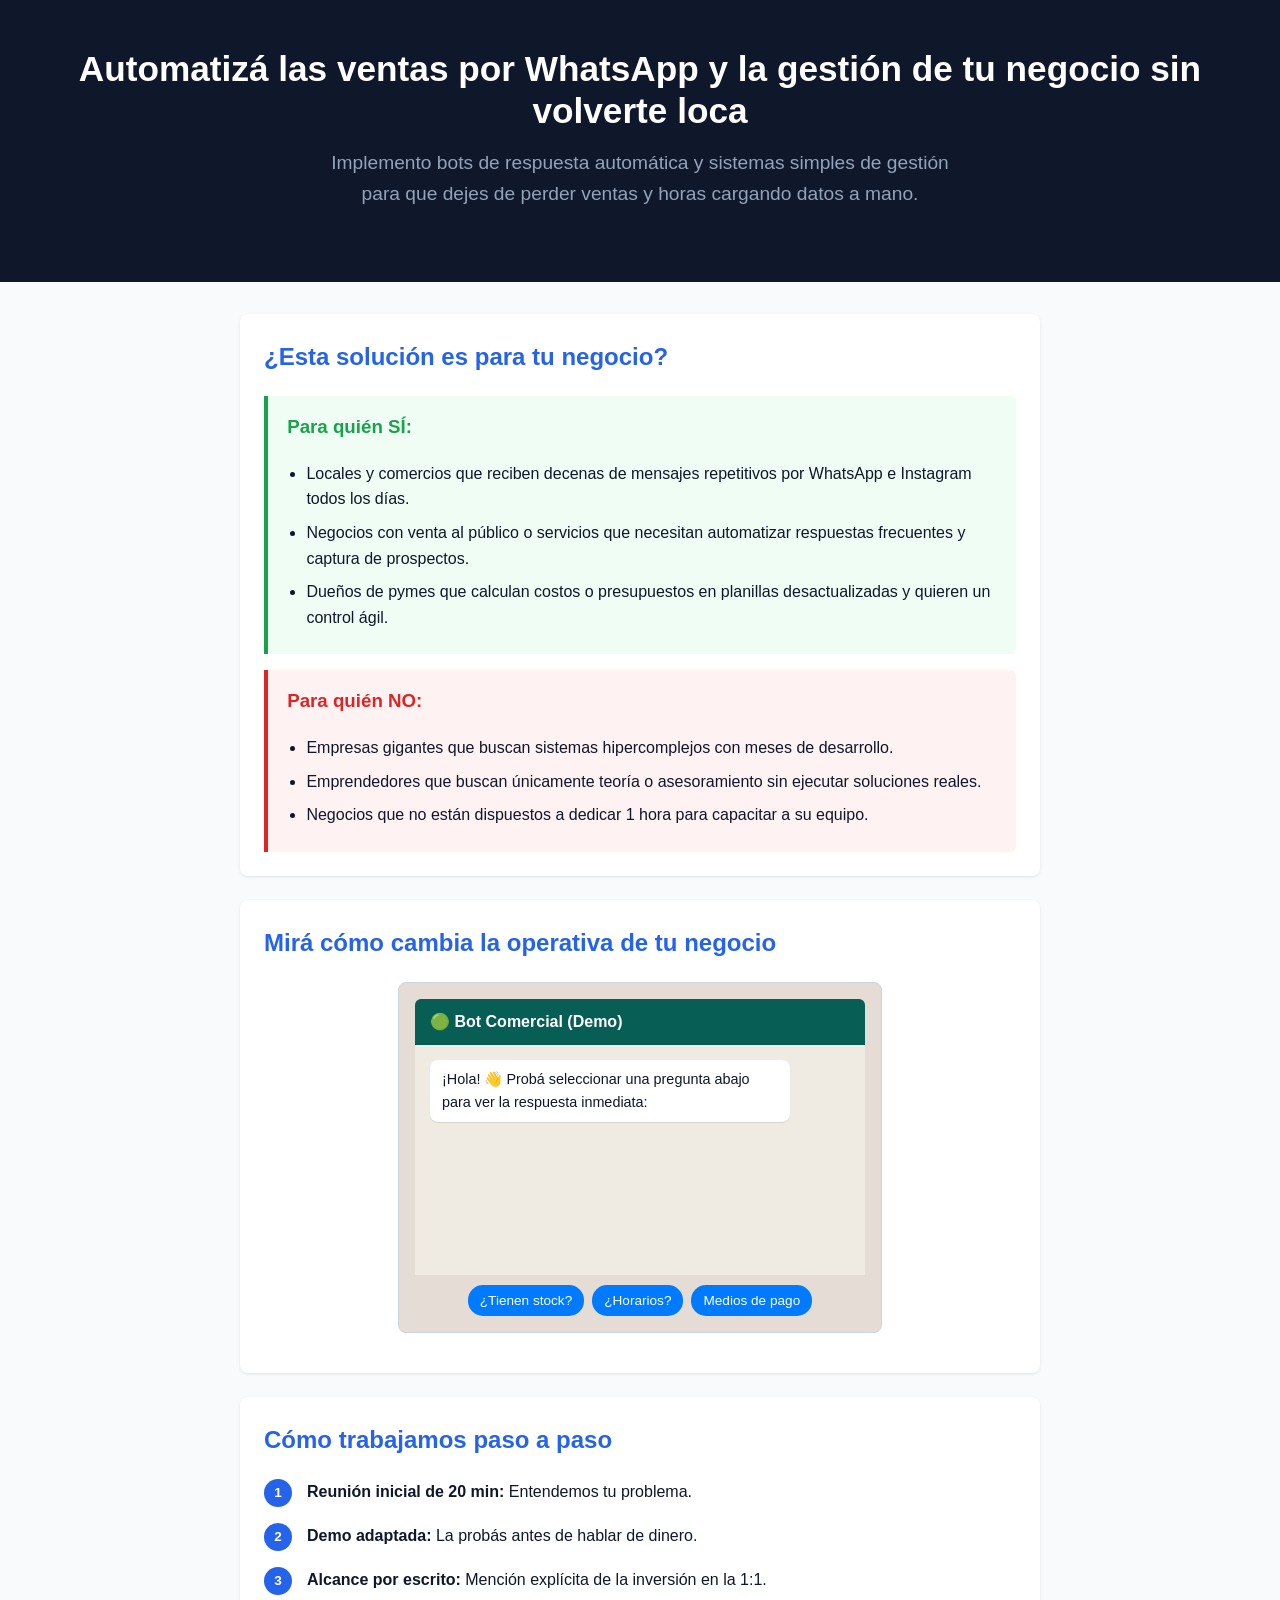
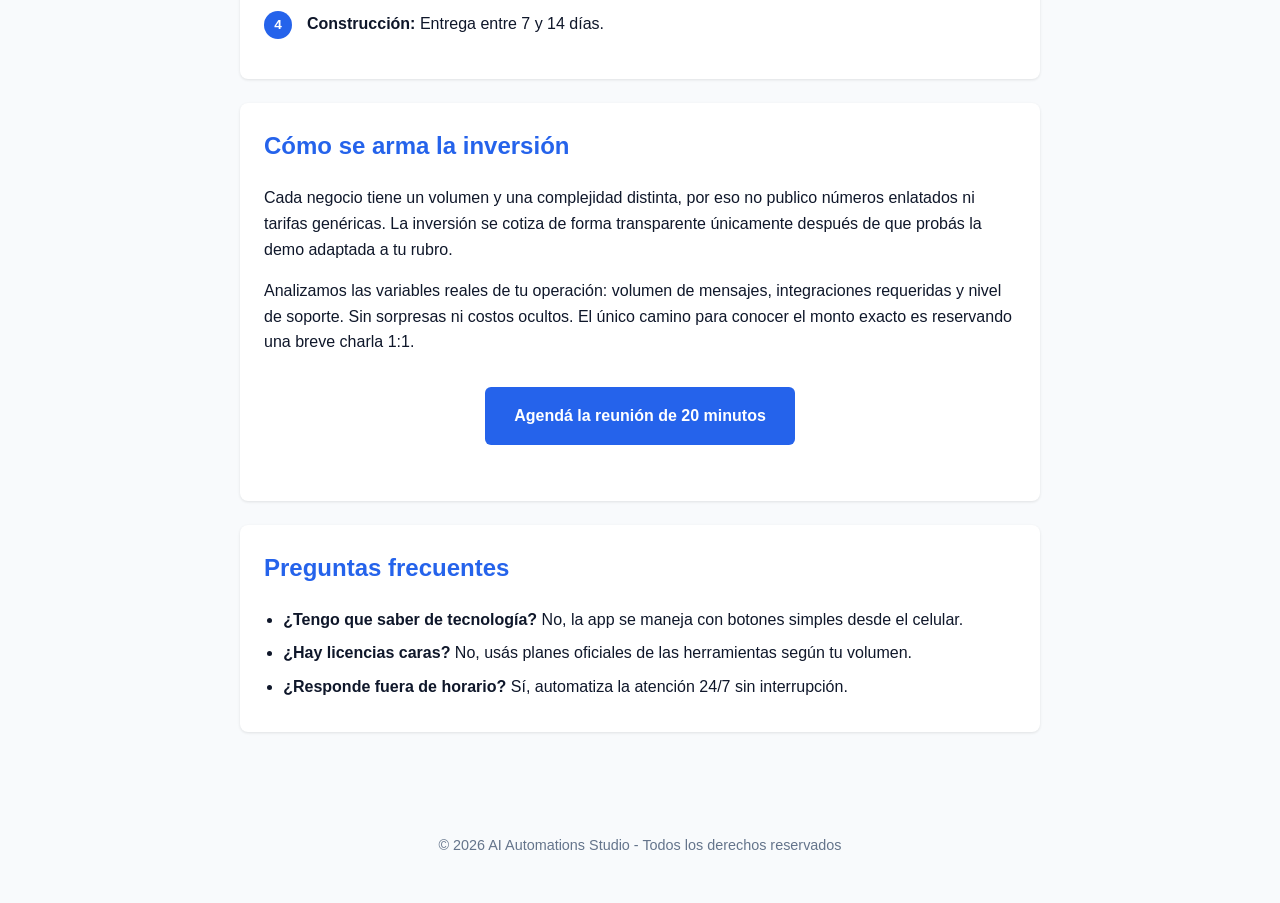
==== commit d196701e: "presentacion.html" ====
--- a/presentacion.html
+++ b/presentacion.html
@@ -3,7 +3,7 @@
 <head>
     <meta charset="UTF-8">
     <meta name="viewport" content="width=device-width, initial-scale=1.0">
-    <title>AI Automations Studio - Proceso de Trabajo</title>
+    <title>AI Automations Studio - Presupuesto e Inversión</title>
     <style>
         body {
             font-family: -apple-system, BlinkMacSystemFont, "Segoe UI", Roboto, Helvetica, Arial, sans-serif;
@@ -78,62 +78,26 @@
         .chat-box {
             background-color: #efeae2;
             padding: 15px;
-            height: 220px;
+            height: 200px;
             overflow-y: auto;
             display: flex;
             flex-direction: column;
             gap: 10px;
         }
-        .msg {
-            max-width: 80%;
-            padding: 8px 12px;
-            border-radius: 8px;
-            font-size: 0.9rem;
-        }
+        .msg { max-width: 80%; padding: 8px 12px; border-radius: 8px; font-size: 0.9rem; }
         .msg-user { background-color: #dcf8c6; align-self: flex-end; }
         .msg-bot { background-color: #ffffff; align-self: flex-start; box-shadow: 0 1px 1px rgba(0,0,0,0.1); }
         .btn-group { display: flex; flex-wrap: wrap; gap: 8px; margin-top: 10px; justify-content: center; }
         .btn-quick { background-color: #007bff; color: white; border: none; padding: 8px 12px; border-radius: 15px; cursor: pointer; font-size: 0.85rem; }
         
-        /* Estilos Pasos de Trabajo */
-        .step-list {
-            list-style: none;
-            padding: 0;
-        }
-        .step-item {
-            display: flex;
-            align-items: flex-start;
-            gap: 15px;
-            margin-bottom: 1.2rem;
-            padding-bottom: 1rem;
-            border-bottom: 1px solid #f1f5f9;
-        }
-        .step-item:last-child { border-bottom: none; }
-        .step-number {
-            background-color: #2563eb;
-            color: white;
-            font-weight: bold;
-            border-radius: 50%;
-            min-width: 32px;
-            height: 32px;
-            display: flex;
-            align-items: center;
-            justify-content: center;
-            font-size: 0.95rem;
-        }
-        .step-content h3 { margin: 0 0 0.3rem 0; font-size: 1.05rem; color: #0f172a; }
-        .step-content p { margin: 0; color: #475569; font-size: 0.95rem; }
-        .client-commitment {
-            background-color: #f1f5f9;
-            padding: 1rem;
-            border-radius: 6px;
-            margin-top: 1rem;
-            font-size: 0.9rem;
-            color: #334155;
-        }
-
-        .cta-container { text-align: center; margin: 2.5rem 0; }
+        /* Steps */
+        .step-list { list-style: none; padding: 0; }
+        .step-item { display: flex; align-items: flex-start; gap: 15px; margin-bottom: 1rem; }
+        .step-number { background-color: #2563eb; color: white; font-weight: bold; border-radius: 50%; min-width: 28px; height: 28px; display: flex; align-items: center; justify-content: center; font-size: 0.85rem; }
+        
+        .cta-container { text-align: center; margin: 2rem 0; }
         .btn-cta { background-color: #2563eb; color: #ffffff; padding: 1rem 1.8rem; font-size: 1rem; font-weight: bold; border: none; border-radius: 6px; cursor: pointer; text-decoration: none; display: inline-block; }
+        .btn-cta:hover { background-color: #1d4ed8; }
         footer { text-align: center; padding: 2rem; color: #64748b; font-size: 0.9rem; }
     </style>
 </head>
@@ -183,52 +147,21 @@
         <section id="como-trabajo">
             <h2>Cómo trabajamos paso a paso</h2>
             <ul class="step-list">
-                <li class="step-item">
-                    <div class="step-number">1</div>
-                    <div class="step-content">
-                        <h3>Reunión inicial de 20 minutos</h3>
-                        <p>Nos conectamos para entender el cuello de botella principal de tu negocio y tus procesos actuales.</p>
-                    </div>
-                </li>
-                <li class="step-item">
-                    <div class="step-number">2</div>
-                    <div class="step-content">
-                        <h3>Demo adaptada en vivo</h3>
-                        <p>Te muestro en pantalla una prueba funcional adaptada a tu rubro para que veas exactamente cómo va a responder el sistema antes de hablar de dinero.</p>
-                    </div>
-                </li>
-                <li class="step-item">
-                    <div class="step-number">3</div>
-                    <div class="step-content">
-                        <h3>Propuesta y alcance por escrito</h3>
-                        <p>Definimos con claridad total qué entra en el proyecto, qué no entra y el monto final en la reunión 1:1.</p>
-                    </div>
-                </li>
-                <li class="step-item">
-                    <div class="step-number">4</div>
-                    <div class="step-content">
-                        <h3>Construcción ágil</h3>
-                        <p>Desarrollo e integro tus bots y planillas en un plazo estimado de 7 a 14 días.</p>
-                    </div>
-                </li>
-                <li class="step-item">
-                    <div class="step-number">5</div>
-                    <div class="step-content">
-                        <h3>Entrega, capacitación y ajuste</h3>
-                        <p>Te entrego la solución lista, capacito a tu equipo en 1 hora y realizamos 1 ronda de ajustes en base a uso real.</p>
-                    </div>
-                </li>
-                <li class="step-item">
-                    <div class="step-number">6</div>
-                    <div class="step-content">
-                        <h3>Soporte y continuidad</h3>
-                        <p>El sistema queda corriendo de tu propiedad y te dejo la opción de mantenimiento si tu negocio crece.</p>
-                    </div>
-                </li>
+                <li class="step-item"><div class="step-number">1</div><div><strong>Reunión inicial de 20 min:</strong> Entendemos tu problema.</div></li>
+                <li class="step-item"><div class="step-number">2</div><div><strong>Demo adaptada:</strong> La probás antes de hablar de dinero.</div></li>
+                <li class="step-item"><div class="step-number">3</div><div><strong>Alcance por escrito:</strong> Mención explícita de la inversión en la 1:1.</div></li>
+                <li class="step-item"><div class="step-number">4</div><div><strong>Construcción:</strong> Entrega entre 7 y 14 días.</div></li>
             </ul>
-
-            <div class="client-commitment">
-                📌 <strong>¿Qué necesito de tu parte?</strong> Solo tus datos básicos de productos/precios y 1 reunión semanal de 30 minutos para validar avances.
+        </section>
+
+        <!-- SECCIÓN PRESUPUESTO PÚBLICO (DÍA 7) -->
+        <section id="presupuesto">
+            <h2>Cómo se arma la inversión</h2>
+            <p>Cada negocio tiene un volumen y una complejidad distinta, por eso no publico números enlatados ni tarifas genéricas. La inversión se cotiza de forma transparente únicamente después de que probás la demo adaptada a tu rubro.</p>
+            <p>Analizamos las variables reales de tu operación: volumen de mensajes, integraciones requeridas y nivel de soporte. Sin sorpresas ni costos ocultos. El único camino para conocer el monto exacto es reservando una breve charla 1:1.</p>
+            
+            <div class="cta-container">
+                <a href="https://wa.me/54911XXXXXXXX" target="_blank" class="btn-cta">Agendá la reunión de 20 minutos</a>
             </div>
         </section>
 
@@ -240,10 +173,6 @@
                 <li><strong>¿Responde fuera de horario?</strong> Sí, automatiza la atención 24/7 sin interrupción.</li>
             </ul>
         </section>
-
-        <div class="cta-container">
-            <a href="#" class="btn-cta">Agendá una reunión de 20 minutos</a>
-        </div>
     </main>
 
     <footer>
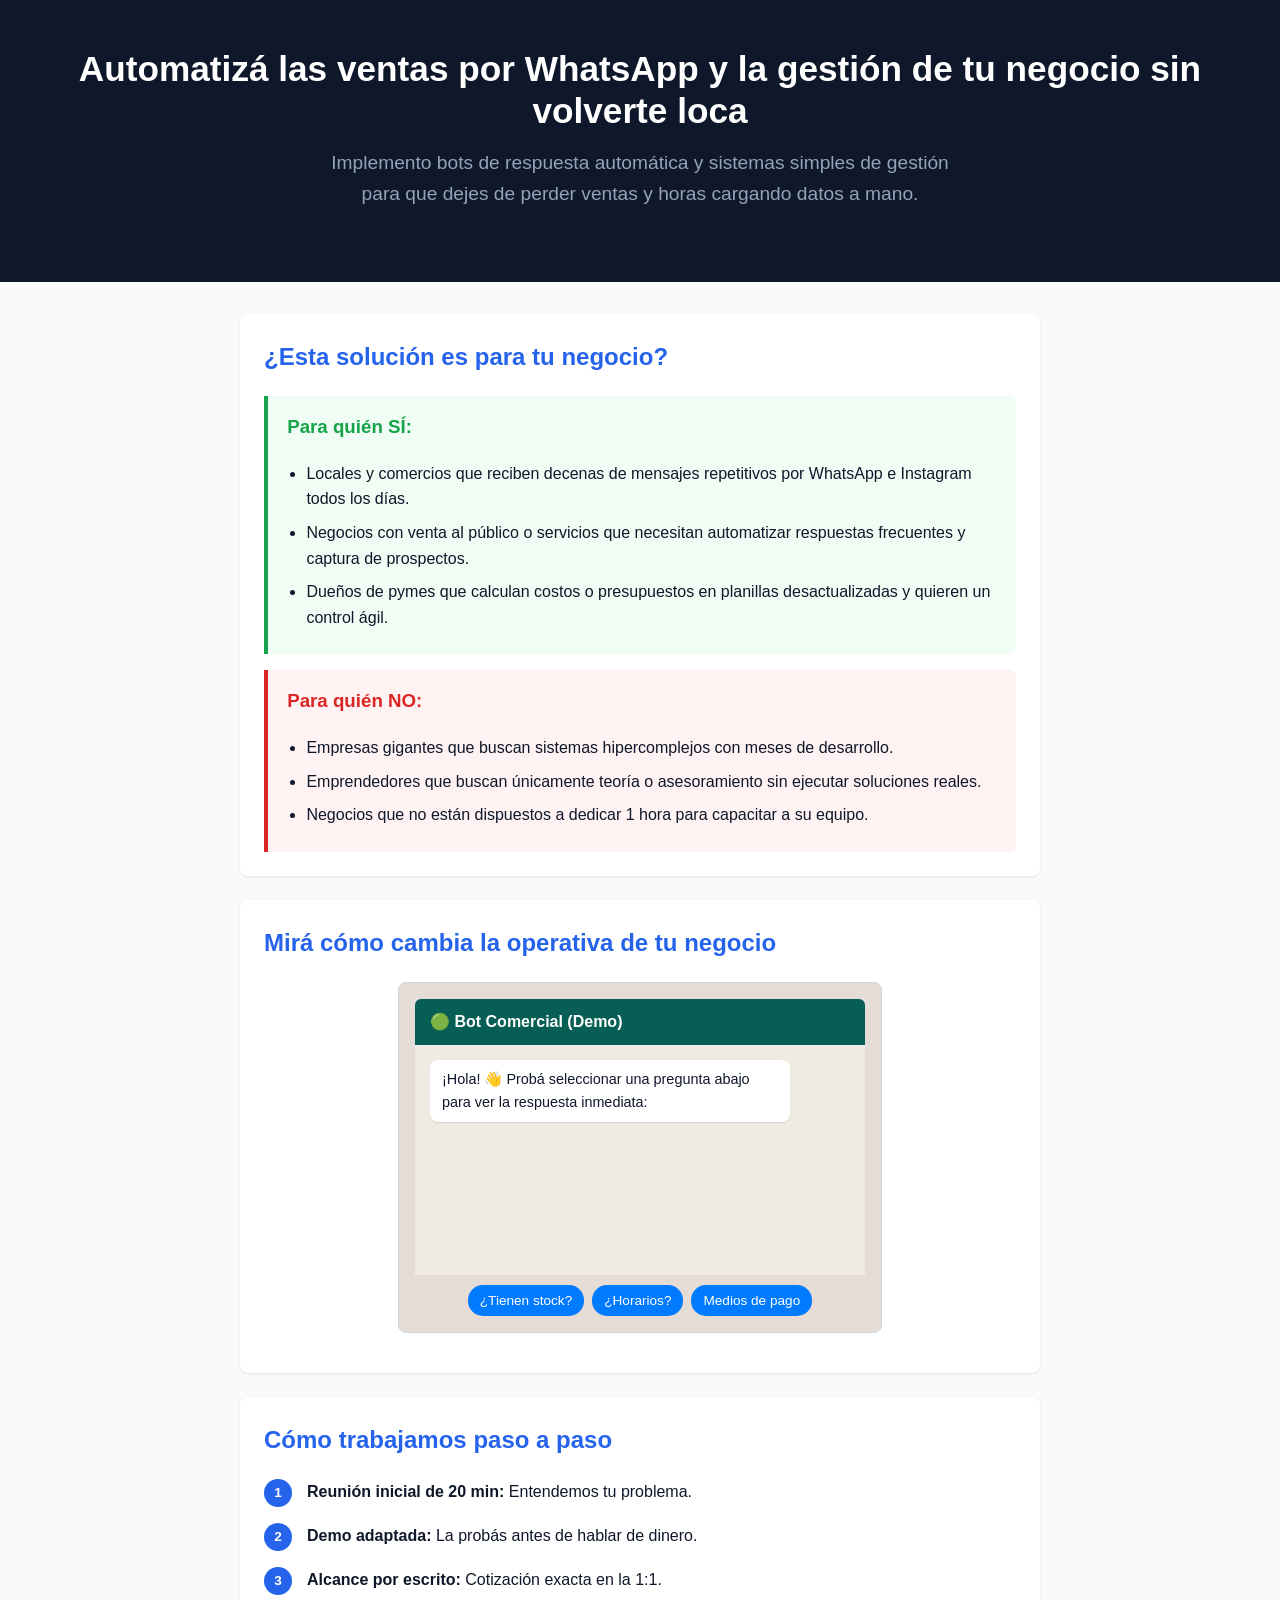
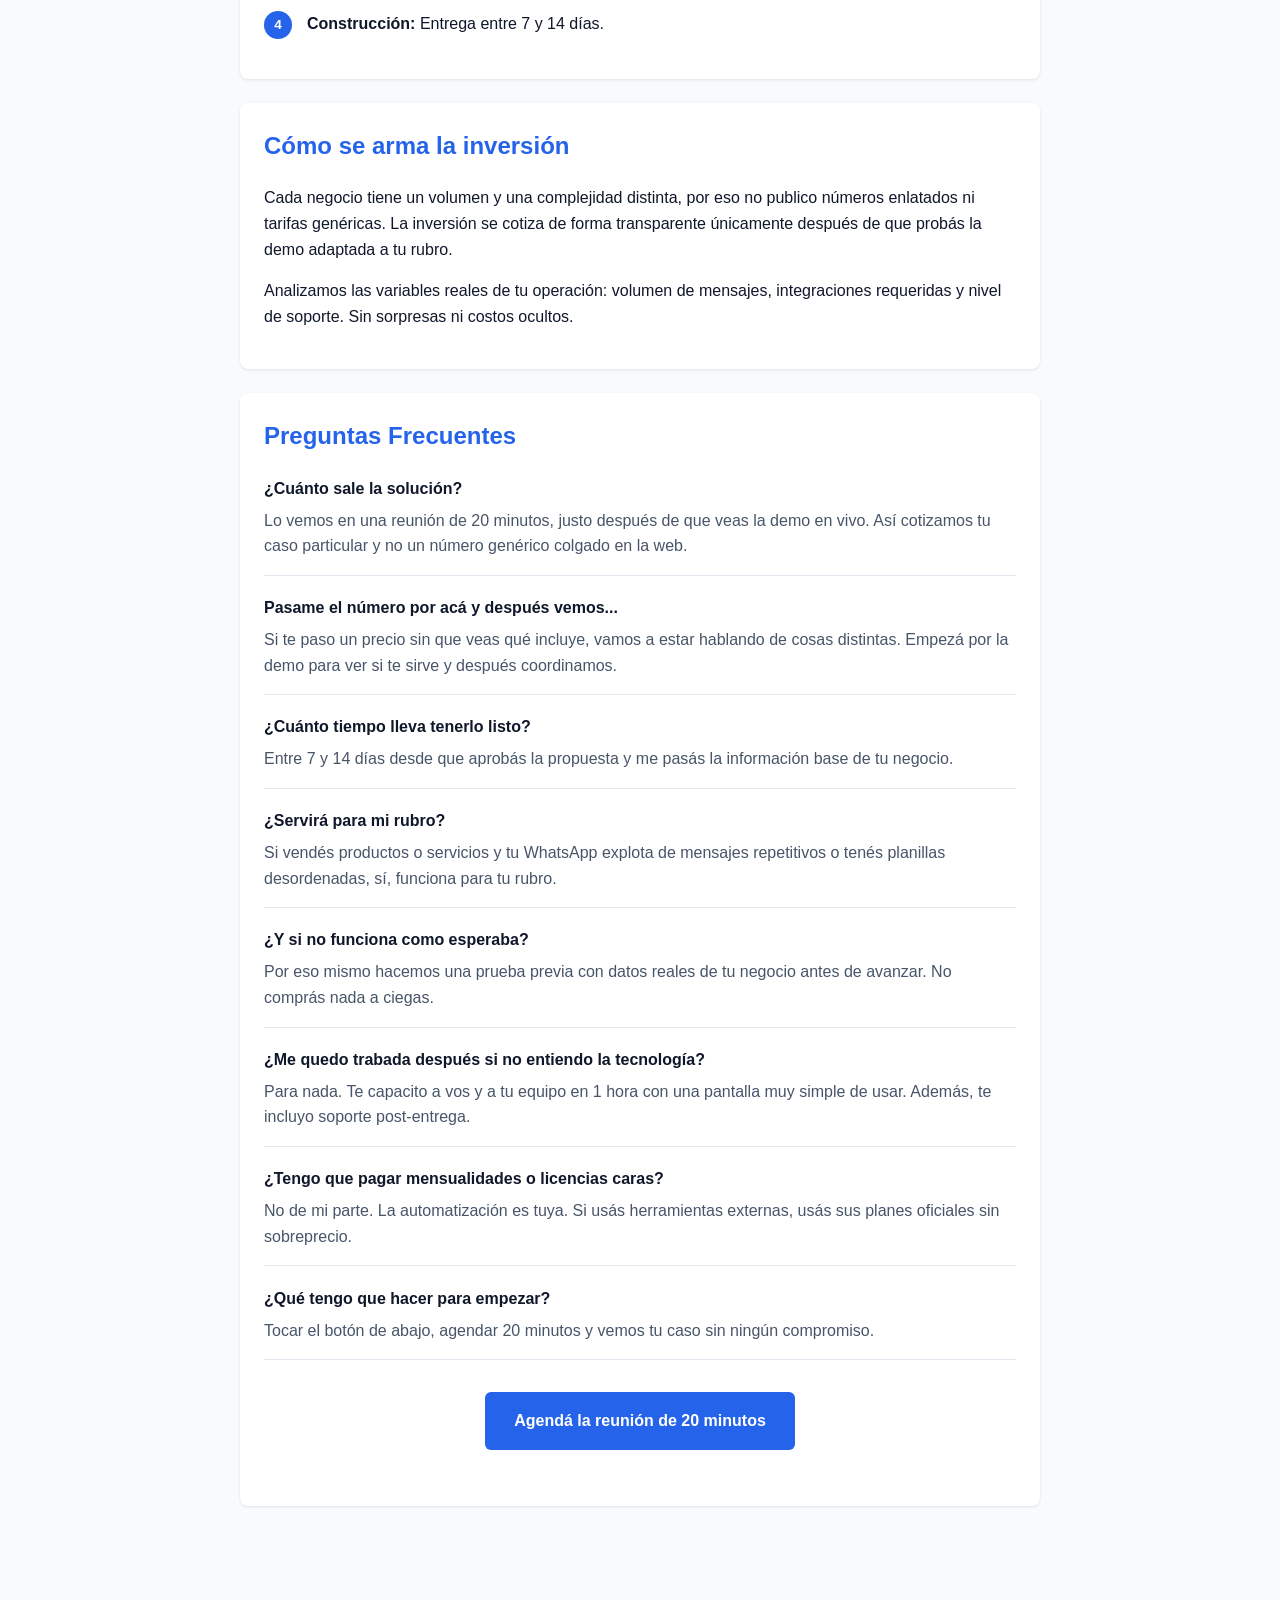
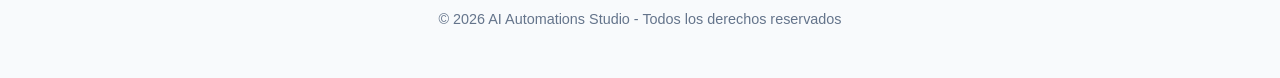
==== commit b2a1d18a: "presentacion.html" ====
--- a/presentacion.html
+++ b/presentacion.html
@@ -3,7 +3,7 @@
 <head>
     <meta charset="UTF-8">
     <meta name="viewport" content="width=device-width, initial-scale=1.0">
-    <title>AI Automations Studio - Presupuesto e Inversión</title>
+    <title>AI Automations Studio - Preguntas Frecuentes</title>
     <style>
         body {
             font-family: -apple-system, BlinkMacSystemFont, "Segoe UI", Roboto, Helvetica, Arial, sans-serif;
@@ -95,6 +95,23 @@
         .step-item { display: flex; align-items: flex-start; gap: 15px; margin-bottom: 1rem; }
         .step-number { background-color: #2563eb; color: white; font-weight: bold; border-radius: 50%; min-width: 28px; height: 28px; display: flex; align-items: center; justify-content: center; font-size: 0.85rem; }
         
+        /* FAQ Styles */
+        .faq-item {
+            margin-bottom: 1.2rem;
+            padding-bottom: 1rem;
+            border-bottom: 1px solid #e2e8f0;
+        }
+        .faq-item:last-child { border-bottom: none; }
+        .faq-question {
+            font-weight: bold;
+            color: #0f172a;
+            margin-bottom: 0.4rem;
+        }
+        .faq-answer {
+            color: #475569;
+            margin: 0;
+        }
+
         .cta-container { text-align: center; margin: 2rem 0; }
         .btn-cta { background-color: #2563eb; color: #ffffff; padding: 1rem 1.8rem; font-size: 1rem; font-weight: bold; border: none; border-radius: 6px; cursor: pointer; text-decoration: none; display: inline-block; }
         .btn-cta:hover { background-color: #1d4ed8; }
@@ -149,29 +166,64 @@
             <ul class="step-list">
                 <li class="step-item"><div class="step-number">1</div><div><strong>Reunión inicial de 20 min:</strong> Entendemos tu problema.</div></li>
                 <li class="step-item"><div class="step-number">2</div><div><strong>Demo adaptada:</strong> La probás antes de hablar de dinero.</div></li>
-                <li class="step-item"><div class="step-number">3</div><div><strong>Alcance por escrito:</strong> Mención explícita de la inversión en la 1:1.</div></li>
+                <li class="step-item"><div class="step-number">3</div><div><strong>Alcance por escrito:</strong> Cotización exacta en la 1:1.</div></li>
                 <li class="step-item"><div class="step-number">4</div><div><strong>Construcción:</strong> Entrega entre 7 y 14 días.</div></li>
             </ul>
         </section>
 
-        <!-- SECCIÓN PRESUPUESTO PÚBLICO (DÍA 7) -->
         <section id="presupuesto">
             <h2>Cómo se arma la inversión</h2>
             <p>Cada negocio tiene un volumen y una complejidad distinta, por eso no publico números enlatados ni tarifas genéricas. La inversión se cotiza de forma transparente únicamente después de que probás la demo adaptada a tu rubro.</p>
-            <p>Analizamos las variables reales de tu operación: volumen de mensajes, integraciones requeridas y nivel de soporte. Sin sorpresas ni costos ocultos. El único camino para conocer el monto exacto es reservando una breve charla 1:1.</p>
+            <p>Analizamos las variables reales de tu operación: volumen de mensajes, integraciones requeridas y nivel de soporte. Sin sorpresas ni costos ocultos.</p>
+        </section>
+
+        <!-- SECCIÓN PREGUNTAS FRECUENTES (DÍA 8) -->
+        <section id="faq">
+            <h2>Preguntas Frecuentes</h2>
             
+            <div class="faq-item">
+                <div class="faq-question">¿Cuánto sale la solución?</div>
+                <p class="faq-answer">Lo vemos en una reunión de 20 minutos, justo después de que veas la demo en vivo. Así cotizamos tu caso particular y no un número genérico colgado en la web.</p>
+            </div>
+
+            <div class="faq-item">
+                <div class="faq-question">Pasame el número por acá y después vemos...</div>
+                <p class="faq-answer">Si te paso un precio sin que veas qué incluye, vamos a estar hablando de cosas distintas. Empezá por la demo para ver si te sirve y después coordinamos.</p>
+            </div>
+
+            <div class="faq-item">
+                <div class="faq-question">¿Cuánto tiempo lleva tenerlo listo?</div>
+                <p class="faq-answer">Entre 7 y 14 días desde que aprobás la propuesta y me pasás la información base de tu negocio.</p>
+            </div>
+
+            <div class="faq-item">
+                <div class="faq-question">¿Servirá para mi rubro?</div>
+                <p class="faq-answer">Si vendés productos o servicios y tu WhatsApp explota de mensajes repetitivos o tenés planillas desordenadas, sí, funciona para tu rubro.</p>
+            </div>
+
+            <div class="faq-item">
+                <div class="faq-question">¿Y si no funciona como esperaba?</div>
+                <p class="faq-answer">Por eso mismo hacemos una prueba previa con datos reales de tu negocio antes de avanzar. No comprás nada a ciegas.</p>
+            </div>
+
+            <div class="faq-item">
+                <div class="faq-question">¿Me quedo trabada después si no entiendo la tecnología?</div>
+                <p class="faq-answer">Para nada. Te capacito a vos y a tu equipo en 1 hora con una pantalla muy simple de usar. Además, te incluyo soporte post-entrega.</p>
+            </div>
+
+            <div class="faq-item">
+                <div class="faq-question">¿Tengo que pagar mensualidades o licencias caras?</div>
+                <p class="faq-answer">No de mi parte. La automatización es tuya. Si usás herramientas externas, usás sus planes oficiales sin sobreprecio.</p>
+            </div>
+
+            <div class="faq-item">
+                <div class="faq-question">¿Qué tengo que hacer para empezar?</div>
+                <p class="faq-answer">Tocar el botón de abajo, agendar 20 minutos y vemos tu caso sin ningún compromiso.</p>
+            </div>
+
             <div class="cta-container">
                 <a href="https://wa.me/54911XXXXXXXX" target="_blank" class="btn-cta">Agendá la reunión de 20 minutos</a>
             </div>
-        </section>
-
-        <section id="faq">
-            <h2>Preguntas frecuentes</h2>
-            <ul>
-                <li><strong>¿Tengo que saber de tecnología?</strong> No, la app se maneja con botones simples desde el celular.</li>
-                <li><strong>¿Hay licencias caras?</strong> No, usás planes oficiales de las herramientas según tu volumen.</li>
-                <li><strong>¿Responde fuera de horario?</strong> Sí, automatiza la atención 24/7 sin interrupción.</li>
-            </ul>
         </section>
     </main>
 
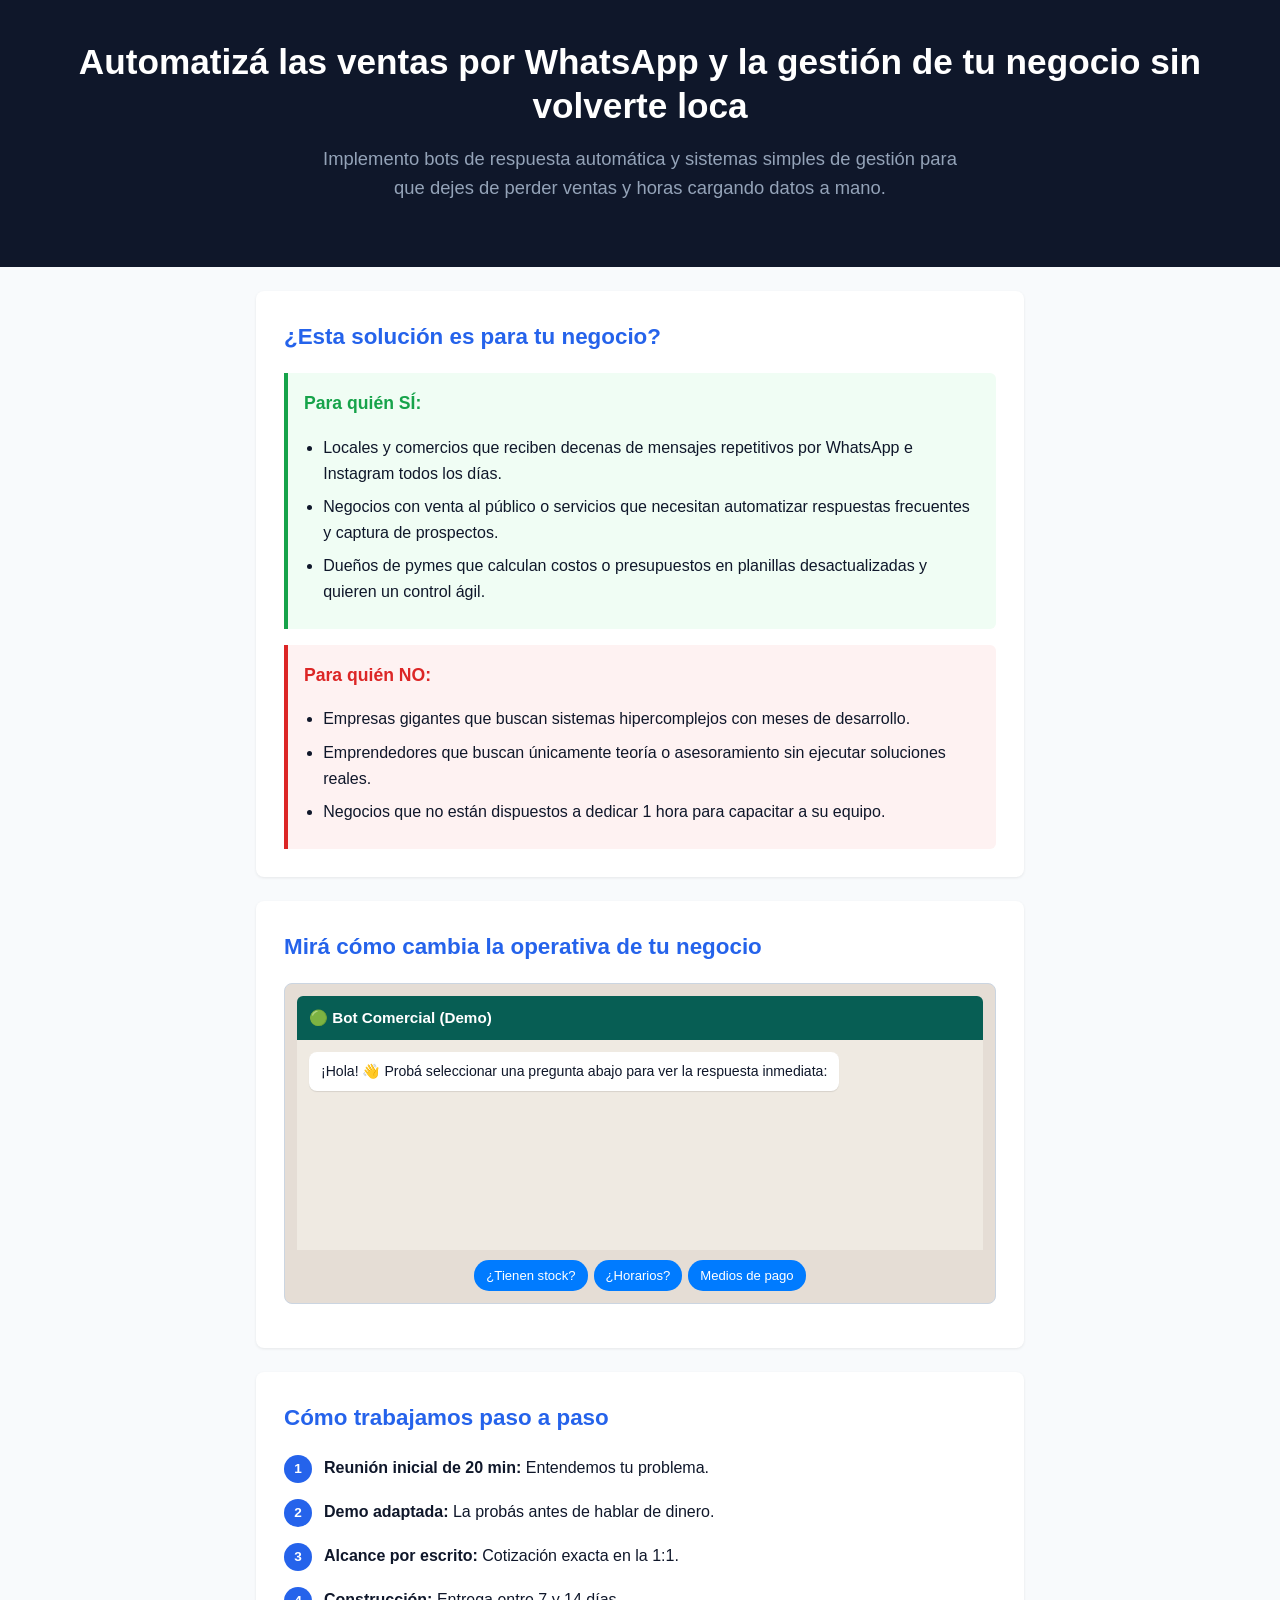
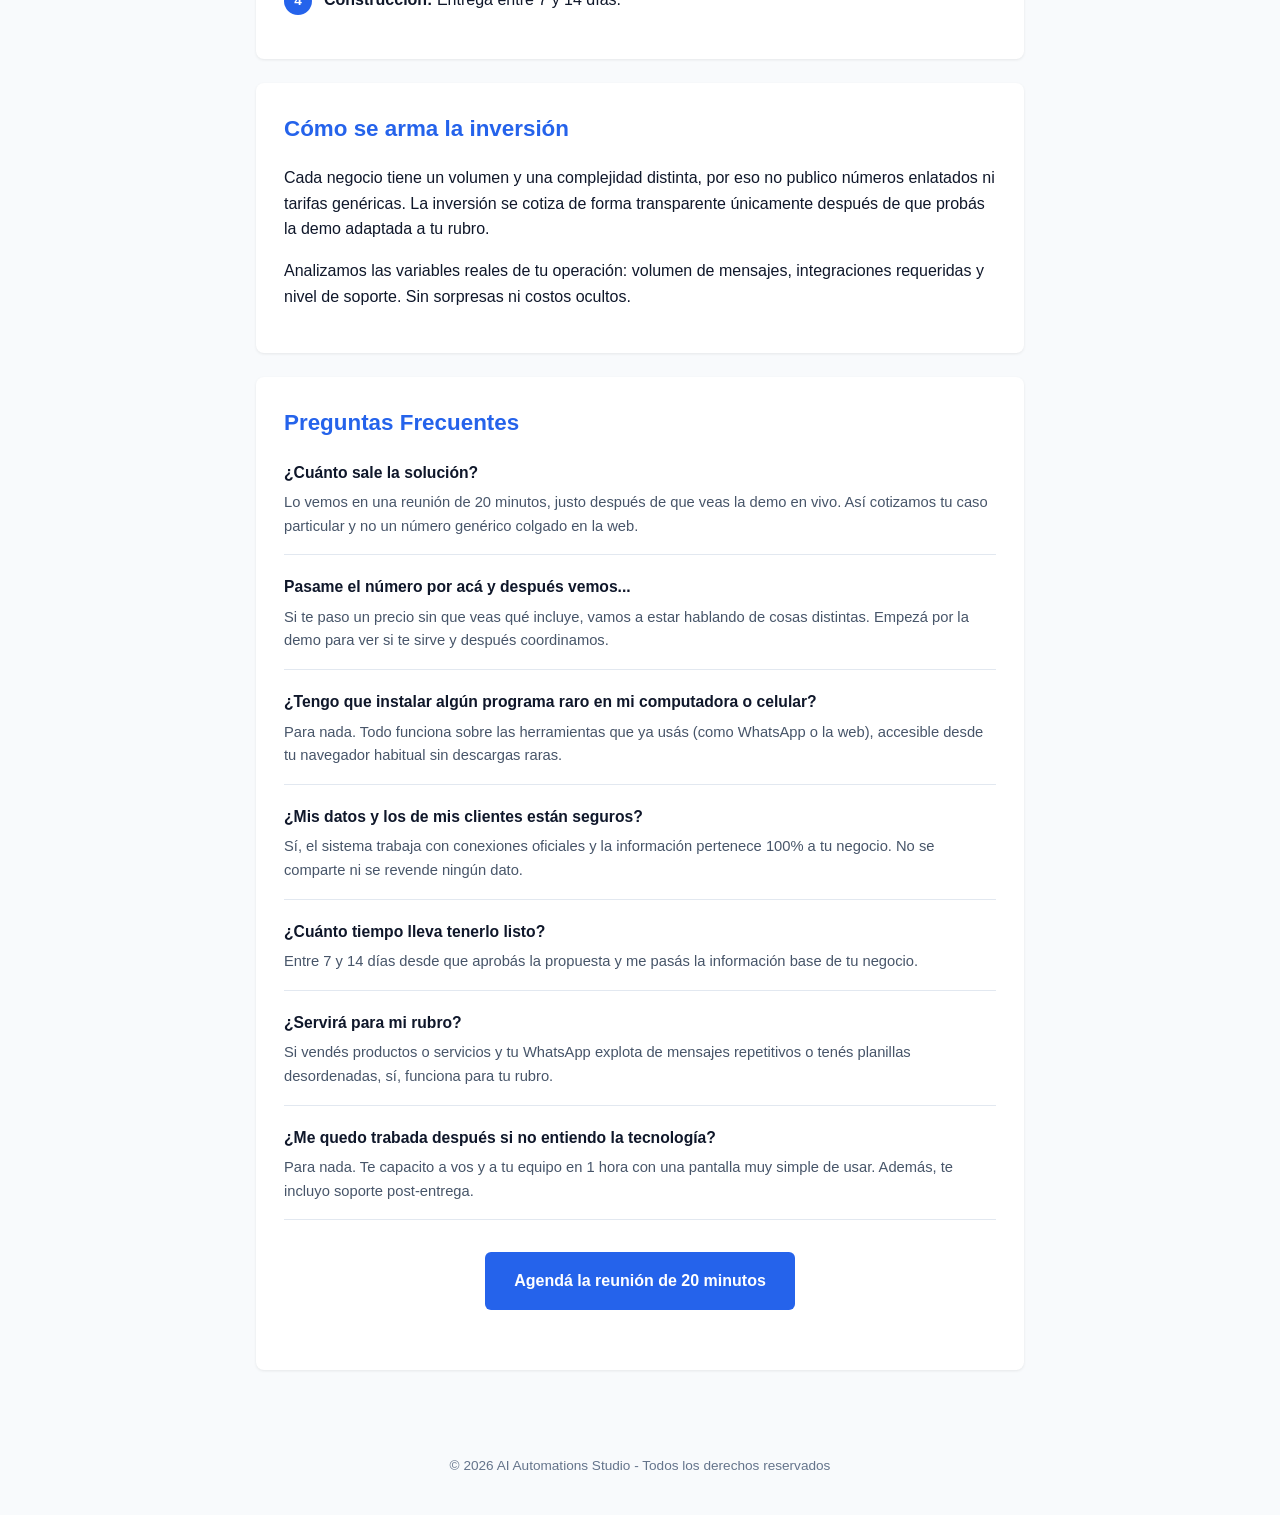
==== commit 0085c2fa: "presentacion.html" ====
--- a/presentacion.html
+++ b/presentacion.html
@@ -3,8 +3,11 @@
 <head>
     <meta charset="UTF-8">
     <meta name="viewport" content="width=device-width, initial-scale=1.0">
-    <title>AI Automations Studio - Preguntas Frecuentes</title>
+    <title>AI Automations Studio - Soluciones de Automatización</title>
     <style>
+        * {
+            box-sizing: border-box;
+        }
         body {
             font-family: -apple-system, BlinkMacSystemFont, "Segoe UI", Roboto, Helvetica, Arial, sans-serif;
             margin: 0;
@@ -16,44 +19,45 @@
         header {
             background-color: #0f172a;
             color: #ffffff;
-            padding: 3rem 1.5rem;
+            padding: 2.5rem 1rem;
             text-align: center;
         }
         header h1 {
             margin: 0 0 1rem 0;
-            font-size: 2.2rem;
-            line-height: 1.2;
+            font-size: 1.8rem;
+            line-height: 1.25;
         }
         header p.hero-subtitle {
             color: #94a3b8;
-            font-size: 1.2rem;
+            font-size: 1.05rem;
             max-width: 650px;
             margin: 0 auto 1.5rem auto;
         }
         main {
             max-width: 800px;
             margin: 0 auto;
-            padding: 2rem 1rem;
+            padding: 1.5rem 1rem;
         }
         section {
             background: #ffffff;
             border-radius: 8px;
-            padding: 1.5rem;
+            padding: 1.25rem;
             margin-bottom: 1.5rem;
-            box-shadow: 0 1px 3px rgba(0,0,0,0.1);
-        }
-        h2 { color: #2563eb; margin-top: 0; }
+            box-shadow: 0 1px 3px rgba(0,0,0,0.08);
+        }
+        h2 { color: #2563eb; margin-top: 0; font-size: 1.4rem; }
+        
         .box-si {
             border-left: 4px solid #16a34a;
             background-color: #f0fdf4;
-            padding: 1rem 1.2rem;
+            padding: 1rem;
             margin-bottom: 1rem;
             border-radius: 0 6px 6px 0;
         }
         .box-no {
             border-left: 4px solid #dc2626;
             background-color: #fef2f2;
-            padding: 1rem 1.2rem;
+            padding: 1rem;
             border-radius: 0 6px 6px 0;
         }
         ul { margin: 0; padding-left: 1.2rem; }
@@ -63,37 +67,38 @@
         .demo-container {
             background-color: #e5ddd5;
             border-radius: 8px;
-            padding: 1rem;
-            max-width: 450px;
+            padding: 0.75rem;
+            max-width: 100%;
             margin: 1rem auto;
             border: 1px solid #cbd5e1;
         }
         .whatsapp-header {
             background-color: #075e54;
             color: white;
-            padding: 10px 15px;
+            padding: 10px 12px;
             border-radius: 6px 6px 0 0;
             font-weight: bold;
+            font-size: 0.95rem;
         }
         .chat-box {
             background-color: #efeae2;
-            padding: 15px;
-            height: 200px;
+            padding: 12px;
+            height: 210px;
             overflow-y: auto;
             display: flex;
             flex-direction: column;
             gap: 10px;
         }
-        .msg { max-width: 80%; padding: 8px 12px; border-radius: 8px; font-size: 0.9rem; }
+        .msg { max-width: 85%; padding: 8px 12px; border-radius: 8px; font-size: 0.88rem; word-wrap: break-word; }
         .msg-user { background-color: #dcf8c6; align-self: flex-end; }
         .msg-bot { background-color: #ffffff; align-self: flex-start; box-shadow: 0 1px 1px rgba(0,0,0,0.1); }
-        .btn-group { display: flex; flex-wrap: wrap; gap: 8px; margin-top: 10px; justify-content: center; }
-        .btn-quick { background-color: #007bff; color: white; border: none; padding: 8px 12px; border-radius: 15px; cursor: pointer; font-size: 0.85rem; }
+        .btn-group { display: flex; flex-wrap: wrap; gap: 6px; margin-top: 10px; justify-content: center; }
+        .btn-quick { background-color: #007bff; color: white; border: none; padding: 8px 12px; border-radius: 15px; cursor: pointer; font-size: 0.82rem; width: 100%; }
         
         /* Steps */
         .step-list { list-style: none; padding: 0; }
-        .step-item { display: flex; align-items: flex-start; gap: 15px; margin-bottom: 1rem; }
-        .step-number { background-color: #2563eb; color: white; font-weight: bold; border-radius: 50%; min-width: 28px; height: 28px; display: flex; align-items: center; justify-content: center; font-size: 0.85rem; }
+        .step-item { display: flex; align-items: flex-start; gap: 12px; margin-bottom: 1rem; }
+        .step-number { background-color: #2563eb; color: white; font-weight: bold; border-radius: 50%; min-width: 28px; height: 28px; display: flex; align-items: center; justify-content: center; font-size: 0.85rem; flex-shrink: 0; }
         
         /* FAQ Styles */
         .faq-item {
@@ -106,16 +111,26 @@
             font-weight: bold;
             color: #0f172a;
             margin-bottom: 0.4rem;
+            font-size: 0.98rem;
         }
         .faq-answer {
             color: #475569;
             margin: 0;
+            font-size: 0.92rem;
         }
 
         .cta-container { text-align: center; margin: 2rem 0; }
-        .btn-cta { background-color: #2563eb; color: #ffffff; padding: 1rem 1.8rem; font-size: 1rem; font-weight: bold; border: none; border-radius: 6px; cursor: pointer; text-decoration: none; display: inline-block; }
-        .btn-cta:hover { background-color: #1d4ed8; }
-        footer { text-align: center; padding: 2rem; color: #64748b; font-size: 0.9rem; }
+        .btn-cta { background-color: #2563eb; color: #ffffff; padding: 0.9rem 1.4rem; font-size: 0.98rem; font-weight: bold; border: none; border-radius: 6px; cursor: pointer; text-decoration: none; display: block; width: 100%; text-align: center; }
+        footer { text-align: center; padding: 1.5rem; color: #64748b; font-size: 0.85rem; }
+
+        /* Pantallas medianas y grandes */
+        @media (min-width: 640px) {
+            header h1 { font-size: 2.2rem; }
+            header p.hero-subtitle { font-size: 1.15rem; }
+            section { padding: 1.75rem; }
+            .btn-quick { width: auto; }
+            .btn-cta { display: inline-block; width: auto; padding: 1rem 1.8rem; font-size: 1rem; }
+        }
     </style>
 </head>
 <body>
@@ -129,7 +144,7 @@
         <section id="para-quien">
             <h2>¿Esta solución es para tu negocio?</h2>
             <div class="box-si">
-                <h3 style="color: #16a34a; margin-top: 0;">Para quién SÍ:</h3>
+                <h3 style="color: #16a34a; margin-top: 0; font-size: 1.1rem;">Para quién SÍ:</h3>
                 <ul>
                     <li>Locales y comercios que reciben decenas de mensajes repetitivos por WhatsApp e Instagram todos los días.</li>
                     <li>Negocios con venta al público o servicios que necesitan automatizar respuestas frecuentes y captura de prospectos.</li>
@@ -137,7 +152,7 @@
                 </ul>
             </div>
             <div class="box-no">
-                <h3 style="color: #dc2626; margin-top: 0;">Para quién NO:</h3>
+                <h3 style="color: #dc2626; margin-top: 0; font-size: 1.1rem;">Para quién NO:</h3>
                 <ul>
                     <li>Empresas gigantes que buscan sistemas hipercomplejos con meses de desarrollo.</li>
                     <li>Emprendedores que buscan únicamente teoría o asesoramiento sin ejecutar soluciones reales.</li>
@@ -177,7 +192,6 @@
             <p>Analizamos las variables reales de tu operación: volumen de mensajes, integraciones requeridas y nivel de soporte. Sin sorpresas ni costos ocultos.</p>
         </section>
 
-        <!-- SECCIÓN PREGUNTAS FRECUENTES (DÍA 8) -->
         <section id="faq">
             <h2>Preguntas Frecuentes</h2>
             
@@ -192,6 +206,16 @@
             </div>
 
             <div class="faq-item">
+                <div class="faq-question">¿Tengo que instalar algún programa raro en mi computadora o celular?</div>
+                <p class="faq-answer">Para nada. Todo funciona sobre las herramientas que ya usás (como WhatsApp o la web), accesible desde tu navegador habitual sin descargas raras.</p>
+            </div>
+
+            <div class="faq-item">
+                <div class="faq-question">¿Mis datos y los de mis clientes están seguros?</div>
+                <p class="faq-answer">Sí, el sistema trabaja con conexiones oficiales y la información pertenece 100% a tu negocio. No se comparte ni se revende ningún dato.</p>
+            </div>
+
+            <div class="faq-item">
                 <div class="faq-question">¿Cuánto tiempo lleva tenerlo listo?</div>
                 <p class="faq-answer">Entre 7 y 14 días desde que aprobás la propuesta y me pasás la información base de tu negocio.</p>
             </div>
@@ -202,23 +226,8 @@
             </div>
 
             <div class="faq-item">
-                <div class="faq-question">¿Y si no funciona como esperaba?</div>
-                <p class="faq-answer">Por eso mismo hacemos una prueba previa con datos reales de tu negocio antes de avanzar. No comprás nada a ciegas.</p>
-            </div>
-
-            <div class="faq-item">
                 <div class="faq-question">¿Me quedo trabada después si no entiendo la tecnología?</div>
                 <p class="faq-answer">Para nada. Te capacito a vos y a tu equipo en 1 hora con una pantalla muy simple de usar. Además, te incluyo soporte post-entrega.</p>
-            </div>
-
-            <div class="faq-item">
-                <div class="faq-question">¿Tengo que pagar mensualidades o licencias caras?</div>
-                <p class="faq-answer">No de mi parte. La automatización es tuya. Si usás herramientas externas, usás sus planes oficiales sin sobreprecio.</p>
-            </div>
-
-            <div class="faq-item">
-                <div class="faq-question">¿Qué tengo que hacer para empezar?</div>
-                <p class="faq-answer">Tocar el botón de abajo, agendar 20 minutos y vemos tu caso sin ningún compromiso.</p>
             </div>
 
             <div class="cta-container">
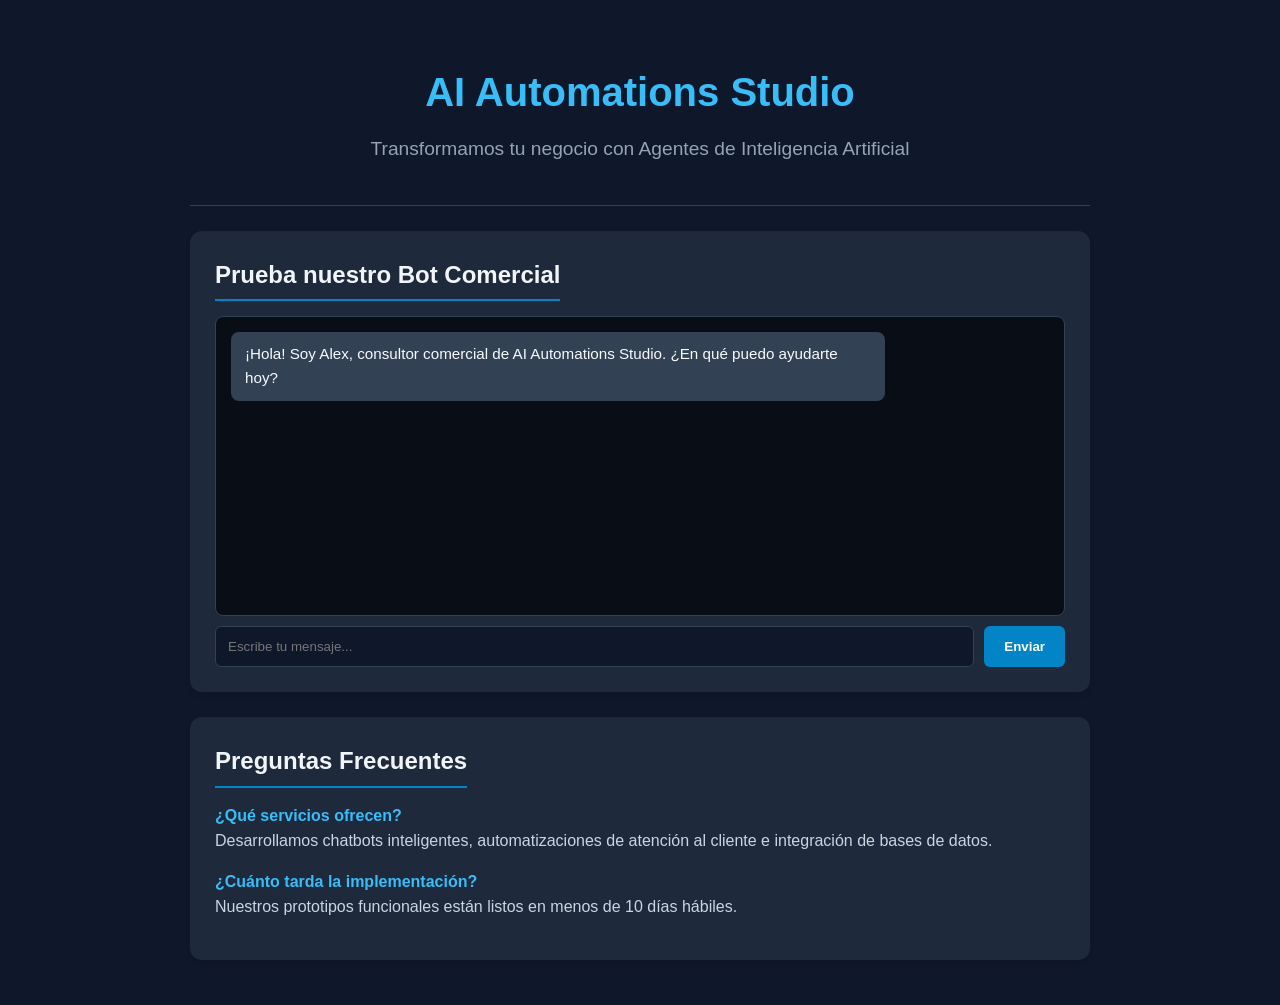
==== commit 5a93018d: "Add initial HTML structure for presentation page" ====
--- a/presentacion.html
+++ b/presentacion.html
@@ -1,262 +1,90 @@
 <!DOCTYPE html>
 <html lang="es">
 <head>
-    <meta charset="UTF-8">
-    <meta name="viewport" content="width=device-width, initial-scale=1.0">
-    <title>AI Automations Studio - Soluciones de Automatización</title>
-    <style>
-        * {
-            box-sizing: border-box;
-        }
-        body {
-            font-family: -apple-system, BlinkMacSystemFont, "Segoe UI", Roboto, Helvetica, Arial, sans-serif;
-            margin: 0;
-            padding: 0;
-            background-color: #f8fafc;
-            color: #0f172a;
-            line-height: 1.6;
-        }
-        header {
-            background-color: #0f172a;
-            color: #ffffff;
-            padding: 2.5rem 1rem;
-            text-align: center;
-        }
-        header h1 {
-            margin: 0 0 1rem 0;
-            font-size: 1.8rem;
-            line-height: 1.25;
-        }
-        header p.hero-subtitle {
-            color: #94a3b8;
-            font-size: 1.05rem;
-            max-width: 650px;
-            margin: 0 auto 1.5rem auto;
-        }
-        main {
-            max-width: 800px;
-            margin: 0 auto;
-            padding: 1.5rem 1rem;
-        }
-        section {
-            background: #ffffff;
-            border-radius: 8px;
-            padding: 1.25rem;
-            margin-bottom: 1.5rem;
-            box-shadow: 0 1px 3px rgba(0,0,0,0.08);
-        }
-        h2 { color: #2563eb; margin-top: 0; font-size: 1.4rem; }
-        
-        .box-si {
-            border-left: 4px solid #16a34a;
-            background-color: #f0fdf4;
-            padding: 1rem;
-            margin-bottom: 1rem;
-            border-radius: 0 6px 6px 0;
-        }
-        .box-no {
-            border-left: 4px solid #dc2626;
-            background-color: #fef2f2;
-            padding: 1rem;
-            border-radius: 0 6px 6px 0;
-        }
-        ul { margin: 0; padding-left: 1.2rem; }
-        li { margin-bottom: 0.5rem; }
-        
-        /* Demo Styles */
-        .demo-container {
-            background-color: #e5ddd5;
-            border-radius: 8px;
-            padding: 0.75rem;
-            max-width: 100%;
-            margin: 1rem auto;
-            border: 1px solid #cbd5e1;
-        }
-        .whatsapp-header {
-            background-color: #075e54;
-            color: white;
-            padding: 10px 12px;
-            border-radius: 6px 6px 0 0;
-            font-weight: bold;
-            font-size: 0.95rem;
-        }
-        .chat-box {
-            background-color: #efeae2;
-            padding: 12px;
-            height: 210px;
-            overflow-y: auto;
-            display: flex;
-            flex-direction: column;
-            gap: 10px;
-        }
-        .msg { max-width: 85%; padding: 8px 12px; border-radius: 8px; font-size: 0.88rem; word-wrap: break-word; }
-        .msg-user { background-color: #dcf8c6; align-self: flex-end; }
-        .msg-bot { background-color: #ffffff; align-self: flex-start; box-shadow: 0 1px 1px rgba(0,0,0,0.1); }
-        .btn-group { display: flex; flex-wrap: wrap; gap: 6px; margin-top: 10px; justify-content: center; }
-        .btn-quick { background-color: #007bff; color: white; border: none; padding: 8px 12px; border-radius: 15px; cursor: pointer; font-size: 0.82rem; width: 100%; }
-        
-        /* Steps */
-        .step-list { list-style: none; padding: 0; }
-        .step-item { display: flex; align-items: flex-start; gap: 12px; margin-bottom: 1rem; }
-        .step-number { background-color: #2563eb; color: white; font-weight: bold; border-radius: 50%; min-width: 28px; height: 28px; display: flex; align-items: center; justify-content: center; font-size: 0.85rem; flex-shrink: 0; }
-        
-        /* FAQ Styles */
-        .faq-item {
-            margin-bottom: 1.2rem;
-            padding-bottom: 1rem;
-            border-bottom: 1px solid #e2e8f0;
-        }
-        .faq-item:last-child { border-bottom: none; }
-        .faq-question {
-            font-weight: bold;
-            color: #0f172a;
-            margin-bottom: 0.4rem;
-            font-size: 0.98rem;
-        }
-        .faq-answer {
-            color: #475569;
-            margin: 0;
-            font-size: 0.92rem;
-        }
-
-        .cta-container { text-align: center; margin: 2rem 0; }
-        .btn-cta { background-color: #2563eb; color: #ffffff; padding: 0.9rem 1.4rem; font-size: 0.98rem; font-weight: bold; border: none; border-radius: 6px; cursor: pointer; text-decoration: none; display: block; width: 100%; text-align: center; }
-        footer { text-align: center; padding: 1.5rem; color: #64748b; font-size: 0.85rem; }
-
-        /* Pantallas medianas y grandes */
-        @media (min-width: 640px) {
-            header h1 { font-size: 2.2rem; }
-            header p.hero-subtitle { font-size: 1.15rem; }
-            section { padding: 1.75rem; }
-            .btn-quick { width: auto; }
-            .btn-cta { display: inline-block; width: auto; padding: 1rem 1.8rem; font-size: 1rem; }
-        }
-    </style>
+  <meta charset="UTF-8">
+  <meta name="viewport" content="width=device-width, initial-scale=1.0">
+  <title>AI Automations Studio - Soluciones de Automatización</title>
+  <style>
+    * { box-sizing: border-box; margin: 0; padding: 0; }
+    body { font-family: 'Segoe UI', Tahoma, Geneva, Verdana, sans-serif; background-color: #0f172a; color: #f8fafc; line-height: 1.6; padding: 20px; }
+    .container { max-width: 900px; margin: 0 auto; }
+    header { text-align: center; padding: 40px 0; border-bottom: 1px solid #334155; }
+    h1 { color: #38bdf8; font-size: 2.5rem; margin-bottom: 10px; }
+    p.subtitle { color: #94a3b8; font-size: 1.2rem; }
+    .section { background: #1e293b; border-radius: 12px; padding: 25px; margin: 25px 0; box-shadow: 0 4px 6px -1px rgba(0, 0, 0, 0.1); }
+    h2 { color: #f1f5f9; margin-bottom: 15px; border-bottom: 2px solid #0284c7; display: inline-block; padding-bottom: 5px; }
+    .faq-item { margin-bottom: 15px; }
+    .faq-title { font-weight: bold; color: #38bdf8; }
+    .faq-answer { color: #cbd5e1; }
+    .chat-container { background: #090d16; border-radius: 8px; padding: 15px; height: 300px; overflow-y: auto; display: flex; flex-direction: column; gap: 10px; border: 1px solid #334155; }
+    .chat-message { max-width: 80%; padding: 10px 14px; border-radius: 8px; font-size: 0.95rem; }
+    .user-msg { background: #0284c7; color: #fff; align-self: flex-end; }
+    .bot-msg { background: #334155; color: #f8fafc; align-self: flex-start; }
+    .chat-input { display: flex; gap: 10px; margin-top: 10px; }
+    input[type="text"] { flex: 1; padding: 12px; border-radius: 6px; border: 1px solid #334155; background: #0f172a; color: #fff; }
+    button { background: #0284c7; color: white; border: none; padding: 12px 20px; border-radius: 6px; cursor: pointer; font-weight: bold; }
+    button:hover { background: #0369a1; }
+  </style>
 </head>
 <body>
-
+  <div class="container">
     <header>
-        <h1>Automatizá las ventas por WhatsApp y la gestión de tu negocio sin volverte loca</h1>
-        <p class="hero-subtitle">Implemento bots de respuesta automática y sistemas simples de gestión para que dejes de perder ventas y horas cargando datos a mano.</p>
+      <h1>AI Automations Studio</h1>
+      <p class="subtitle">Transformamos tu negocio con Agentes de Inteligencia Artificial</p>
     </header>
 
-    <main>
-        <section id="para-quien">
-            <h2>¿Esta solución es para tu negocio?</h2>
-            <div class="box-si">
-                <h3 style="color: #16a34a; margin-top: 0; font-size: 1.1rem;">Para quién SÍ:</h3>
-                <ul>
-                    <li>Locales y comercios que reciben decenas de mensajes repetitivos por WhatsApp e Instagram todos los días.</li>
-                    <li>Negocios con venta al público o servicios que necesitan automatizar respuestas frecuentes y captura de prospectos.</li>
-                    <li>Dueños de pymes que calculan costos o presupuestos en planillas desactualizadas y quieren un control ágil.</li>
-                </ul>
-            </div>
-            <div class="box-no">
-                <h3 style="color: #dc2626; margin-top: 0; font-size: 1.1rem;">Para quién NO:</h3>
-                <ul>
-                    <li>Empresas gigantes que buscan sistemas hipercomplejos con meses de desarrollo.</li>
-                    <li>Emprendedores que buscan únicamente teoría o asesoramiento sin ejecutar soluciones reales.</li>
-                    <li>Negocios que no están dispuestos a dedicar 1 hora para capacitar a su equipo.</li>
-                </ul>
-            </div>
-        </section>
+    <div class="section">
+      <h2>Prueba nuestro Bot Comercial</h2>
+      <div class="chat-container" id="chat">
+        <div class="chat-message bot-msg">¡Hola! Soy Alex, consultor comercial de AI Automations Studio. ¿En qué puedo ayudarte hoy?</div>
+      </div>
+      <div class="chat-input">
+        <input type="text" id="userInput" placeholder="Escribe tu mensaje..." onkeypress="handleKey(event)">
+        <button onclick="sendMessage()">Enviar</button>
+      </div>
+    </div>
 
-        <section id="demo">
-            <h2>Mirá cómo cambia la operativa de tu negocio</h2>
-            <div class="demo-container">
-                <div class="whatsapp-header">🟢 Bot Comercial (Demo)</div>
-                <div class="chat-box" id="chatBox">
-                    <div class="msg msg-bot">¡Hola! 👋 Probá seleccionar una pregunta abajo para ver la respuesta inmediata:</div>
-                </div>
-                <div class="btn-group">
-                    <button class="btn-quick" onclick="sendMsg('¿Tienen stock?', '¡Hola! Sí, tenemos stock disponible con envío inmediato. 📦')">¿Tienen stock?</button>
-                    <button class="btn-quick" onclick="sendMsg('¿Qué horarios manejan?', '⏰ Atendemos de Lunes a Sábados de 9:00 a 20:00 hs.')">¿Horarios?</button>
-                    <button class="btn-quick" onclick="sendMsg('¿Medios de pago?', '💳 Transferencia con 10% OFF y hasta 3 cuotas sin interés.')">Medios de pago</button>
-                </div>
-            </div>
-        </section>
+    <div class="section">
+      <h2>Preguntas Frecuentes</h2>
+      <div class="faq-item">
+        <div class="faq-title">¿Qué servicios ofrecen?</div>
+        <div class="faq-answer">Desarrollamos chatbots inteligentes, automatizaciones de atención al cliente e integración de bases de datos.</div>
+      </div>
+      <div class="faq-item">
+        <div class="faq-title">¿Cuánto tarda la implementación?</div>
+        <div class="faq-answer">Nuestros prototipos funcionales están listos en menos de 10 días hábiles.</div>
+      </div>
+    </div>
+  </div>
 
-        <section id="como-trabajo">
-            <h2>Cómo trabajamos paso a paso</h2>
-            <ul class="step-list">
-                <li class="step-item"><div class="step-number">1</div><div><strong>Reunión inicial de 20 min:</strong> Entendemos tu problema.</div></li>
-                <li class="step-item"><div class="step-number">2</div><div><strong>Demo adaptada:</strong> La probás antes de hablar de dinero.</div></li>
-                <li class="step-item"><div class="step-number">3</div><div><strong>Alcance por escrito:</strong> Cotización exacta en la 1:1.</div></li>
-                <li class="step-item"><div class="step-number">4</div><div><strong>Construcción:</strong> Entrega entre 7 y 14 días.</div></li>
-            </ul>
-        </section>
+  <script>
+    function sendMessage() {
+      const input = document.getElementById('userInput');
+      const text = input.value.trim();
+      if (!text) return;
 
-        <section id="presupuesto">
-            <h2>Cómo se arma la inversión</h2>
-            <p>Cada negocio tiene un volumen y una complejidad distinta, por eso no publico números enlatados ni tarifas genéricas. La inversión se cotiza de forma transparente únicamente después de que probás la demo adaptada a tu rubro.</p>
-            <p>Analizamos las variables reales de tu operación: volumen de mensajes, integraciones requeridas y nivel de soporte. Sin sorpresas ni costos ocultos.</p>
-        </section>
+      const chat = document.getElementById('chat');
+      const userMsg = document.createElement('div');
+      userMsg.className = 'chat-message user-msg';
+      userMsg.innerText = text;
+      chat.appendChild(userMsg);
 
-        <section id="faq">
-            <h2>Preguntas Frecuentes</h2>
-            
-            <div class="faq-item">
-                <div class="faq-question">¿Cuánto sale la solución?</div>
-                <p class="faq-answer">Lo vemos en una reunión de 20 minutos, justo después de que veas la demo en vivo. Así cotizamos tu caso particular y no un número genérico colgado en la web.</p>
-            </div>
+      input.value = '';
 
-            <div class="faq-item">
-                <div class="faq-question">Pasame el número por acá y después vemos...</div>
-                <p class="faq-answer">Si te paso un precio sin que veas qué incluye, vamos a estar hablando de cosas distintas. Empezá por la demo para ver si te sirve y después coordinamos.</p>
-            </div>
+      setTimeout(() => {
+        const botMsg = document.createElement('div');
+        botMsg.className = 'chat-message bot-msg';
+        botMsg.innerText = '¡Gracias por contactarte! Un asesor revisará tu solicitud para darte una atención personalizada.';
+        chat.appendChild(botMsg);
+        chat.scrollTop = chat.scrollHeight;
+      }, 800);
 
-            <div class="faq-item">
-                <div class="faq-question">¿Tengo que instalar algún programa raro en mi computadora o celular?</div>
-                <p class="faq-answer">Para nada. Todo funciona sobre las herramientas que ya usás (como WhatsApp o la web), accesible desde tu navegador habitual sin descargas raras.</p>
-            </div>
+      chat.scrollTop = chat.scrollHeight;
+    }
 
-            <div class="faq-item">
-                <div class="faq-question">¿Mis datos y los de mis clientes están seguros?</div>
-                <p class="faq-answer">Sí, el sistema trabaja con conexiones oficiales y la información pertenece 100% a tu negocio. No se comparte ni se revende ningún dato.</p>
-            </div>
-
-            <div class="faq-item">
-                <div class="faq-question">¿Cuánto tiempo lleva tenerlo listo?</div>
-                <p class="faq-answer">Entre 7 y 14 días desde que aprobás la propuesta y me pasás la información base de tu negocio.</p>
-            </div>
-
-            <div class="faq-item">
-                <div class="faq-question">¿Servirá para mi rubro?</div>
-                <p class="faq-answer">Si vendés productos o servicios y tu WhatsApp explota de mensajes repetitivos o tenés planillas desordenadas, sí, funciona para tu rubro.</p>
-            </div>
-
-            <div class="faq-item">
-                <div class="faq-question">¿Me quedo trabada después si no entiendo la tecnología?</div>
-                <p class="faq-answer">Para nada. Te capacito a vos y a tu equipo en 1 hora con una pantalla muy simple de usar. Además, te incluyo soporte post-entrega.</p>
-            </div>
-
-            <div class="cta-container">
-                <a href="https://wa.me/54911XXXXXXXX" target="_blank" class="btn-cta">Agendá la reunión de 20 minutos</a>
-            </div>
-        </section>
-    </main>
-
-    <footer>
-        <p>&copy; 2026 AI Automations Studio - Todos los derechos reservados</p>
-    </footer>
-
-    <script>
-        function sendMsg(userText, botText) {
-            const chatBox = document.getElementById('chatBox');
-            const userDiv = document.createElement('div');
-            userDiv.className = 'msg msg-user';
-            userDiv.innerText = userText;
-            chatBox.appendChild(userDiv);
-            chatBox.scrollTop = chatBox.scrollHeight;
-
-            setTimeout(() => {
-                const botDiv = document.createElement('div');
-                botDiv.className = 'msg msg-bot';
-                botDiv.innerText = botText;
-                chatBox.appendChild(botDiv);
-                chatBox.scrollTop = chatBox.scrollHeight;
-            }, 400);
-        }
-    </script>
+    function handleKey(e) {
+      if (e.key === 'Enter') sendMessage();
+    }
+  </script>
 </body>
 </html>
